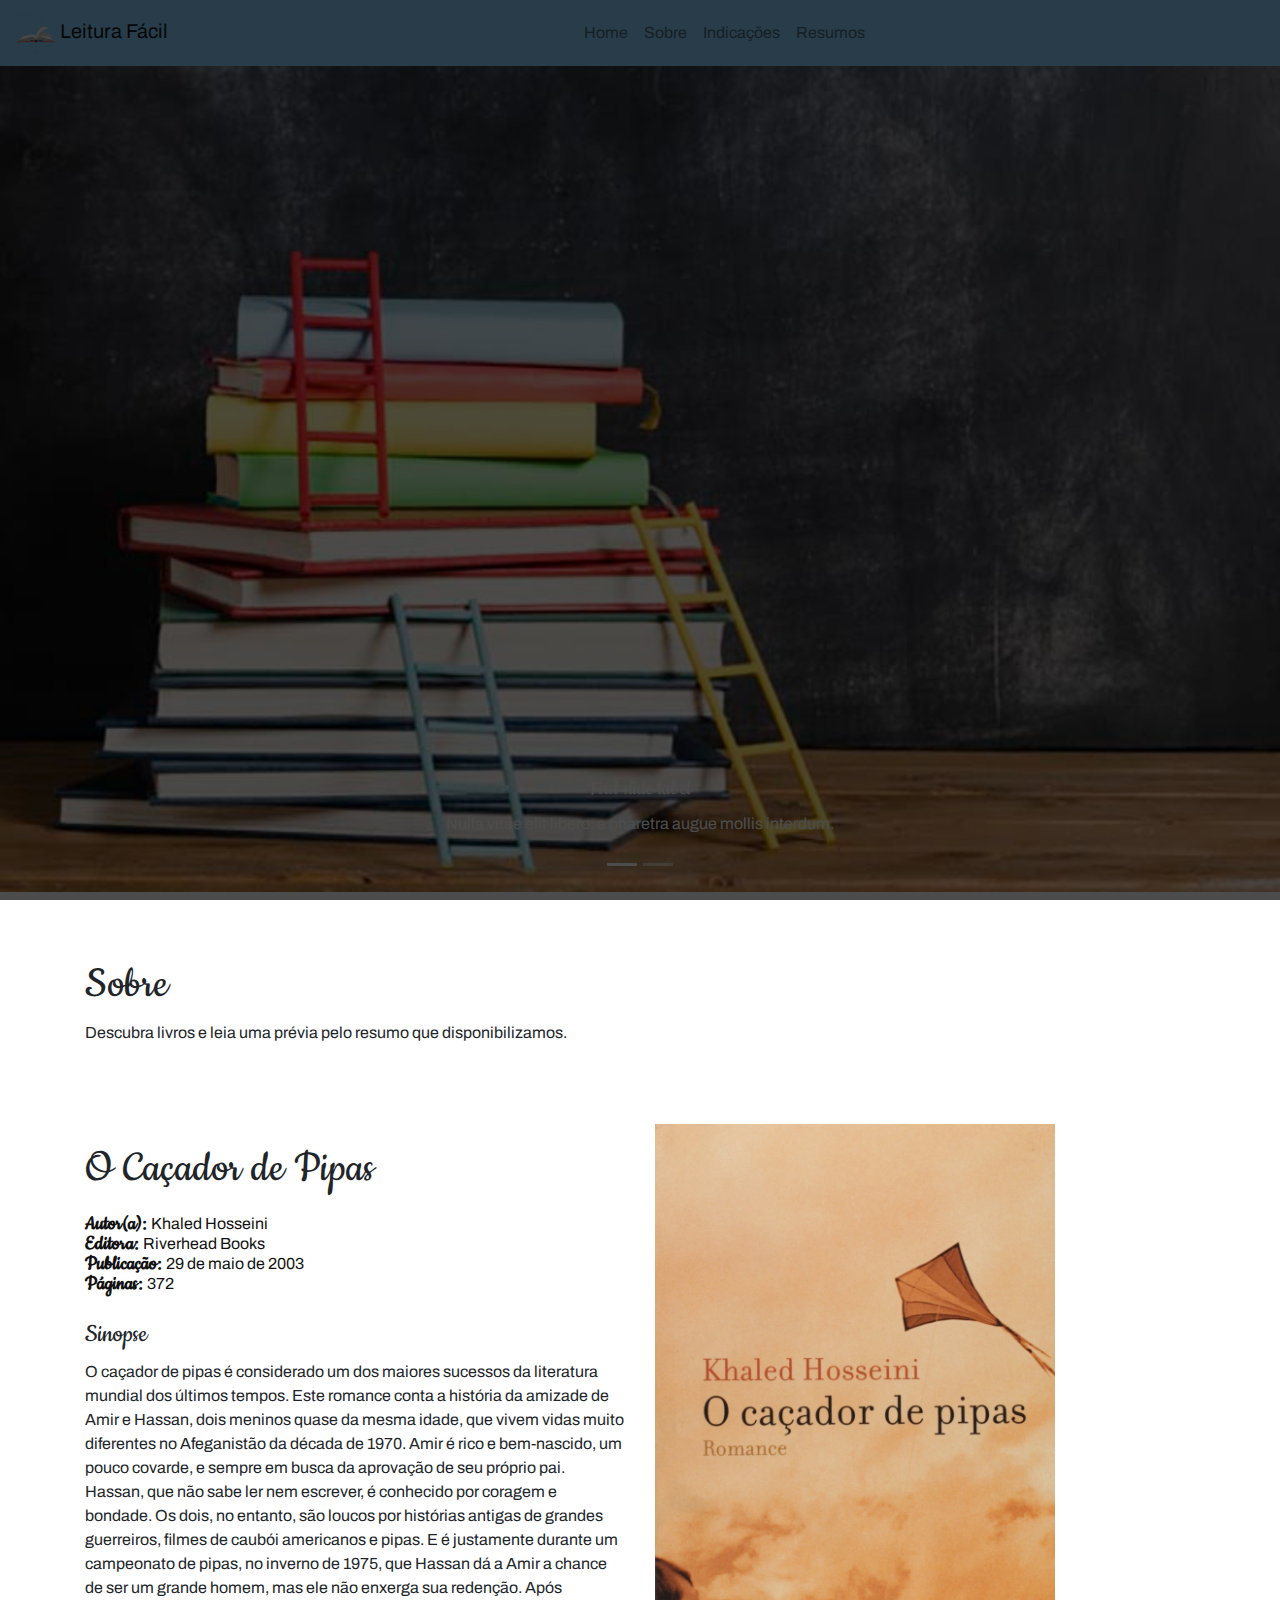
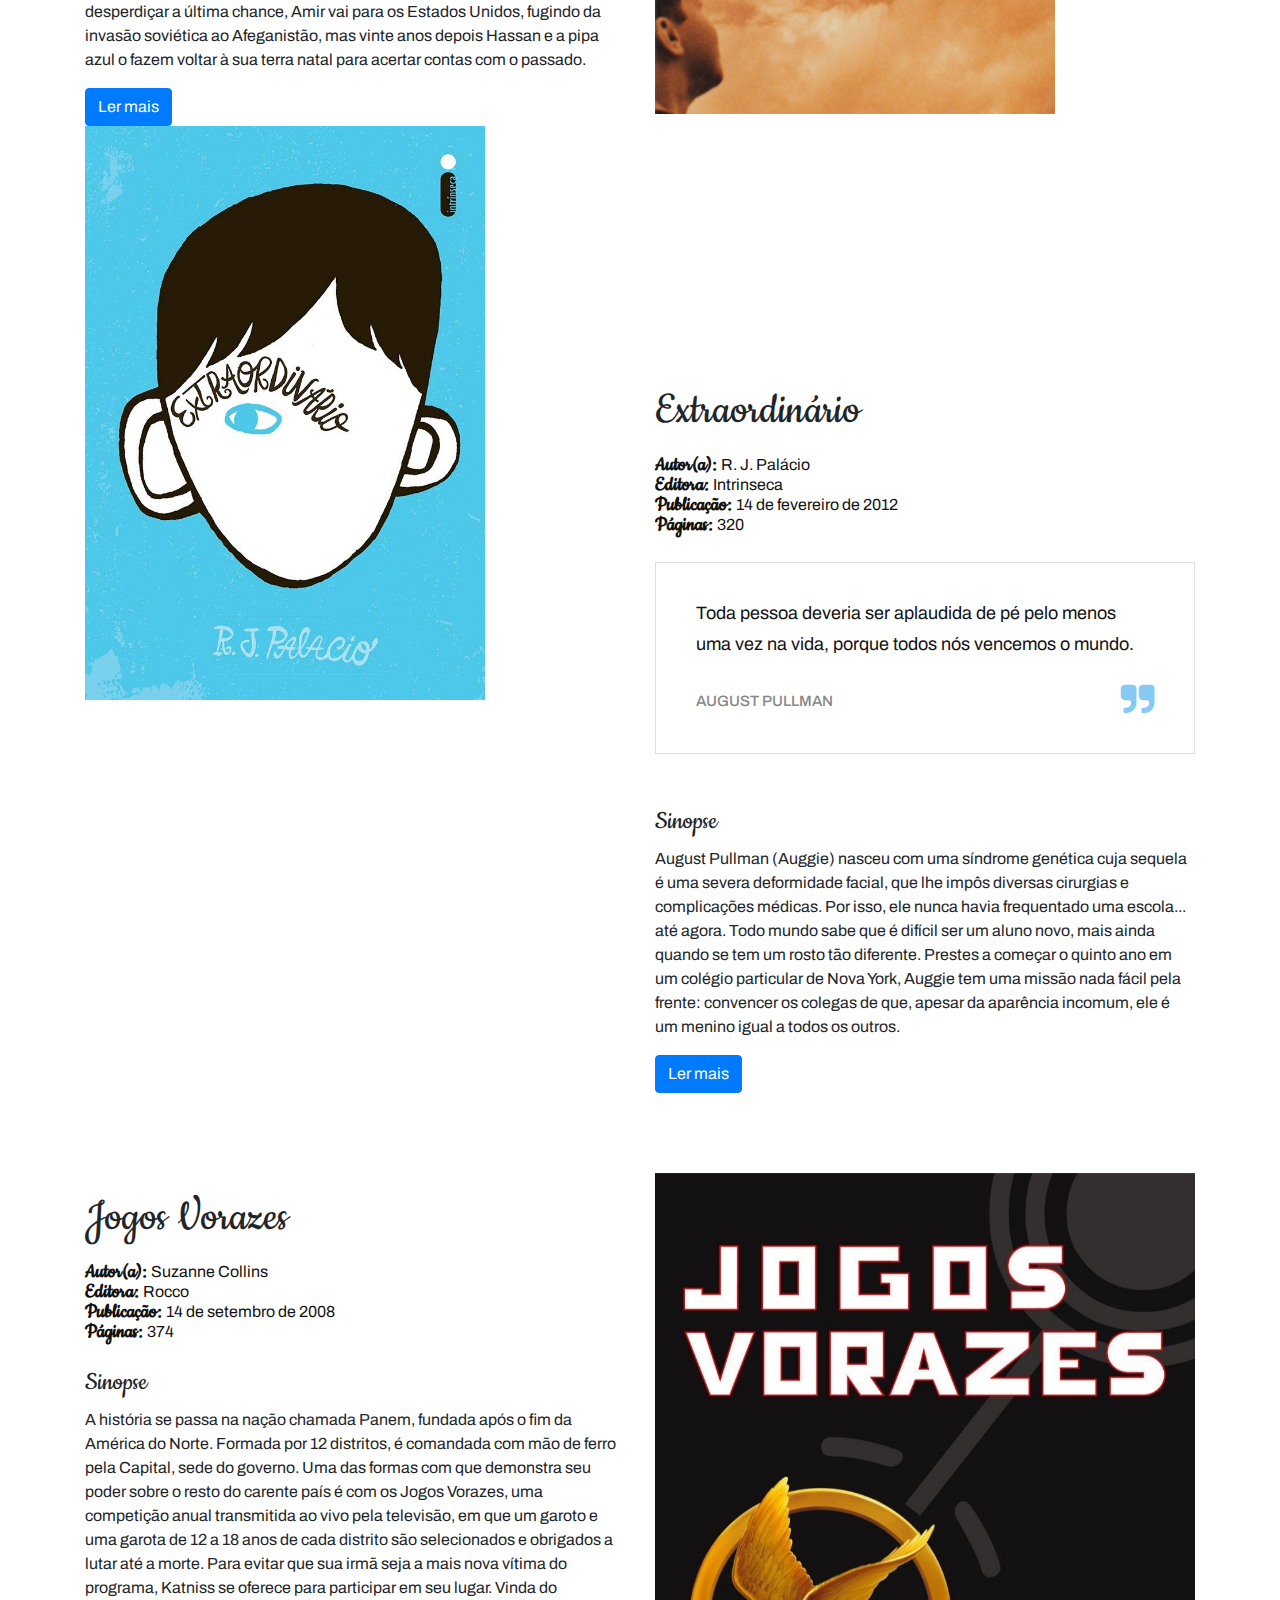
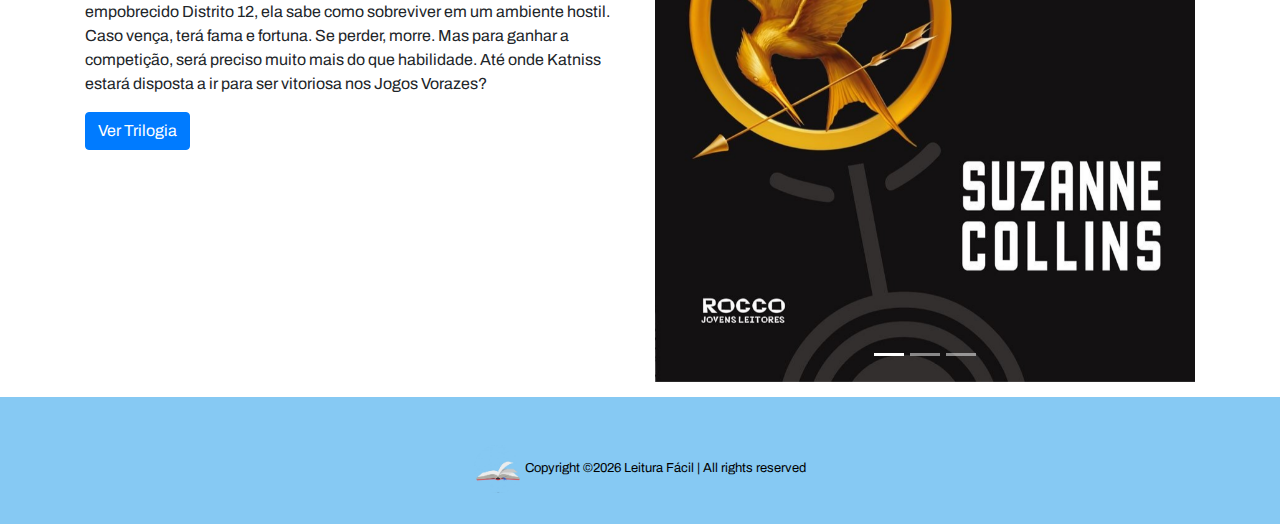
==== index.html @ 123d05e8 "carrossel" ====
<!DOCTYPE html>
<html lang="pt-br">
    <head>
        <title>Leitura Fácil</title>
        <meta charset="UTF-8">
        <meta name="viewport" content="width=device-width, initial-scale=1, shrink-to-fit=no">
        <meta name="description" content="">
        <meta name="keywords" content="">
        <meta http-equiv="X-UA-Compatible" content="ie=edge">

        <link rel="icon" type="image/png" sizes="16x16" href="assets/img/logo.jpg">
    
        <link rel="stylesheet" type="text/css" href="assets/css/bootstrap-grid.css">
        <link rel="stylesheet" type="text/css" href="assets/css/bootstrap-reboot.css">
        <link rel="stylesheet" type="text/css" href="assets/css/bootstrap.css">
        <link rel="stylesheet" type="text/css" href="assets/css/styles.css">

        <link rel="stylesheet" type="text/css" href="assets/fonts/font-awesome.min.css">

        <link href="https://fonts.googleapis.com/css2?family=Rajdhani:wght@400;500;600;700&display=swap" rel="stylesheet">
        <link href="https://fonts.googleapis.com/css2?family=Archivo:wght@400;700&family=Cookie&family=Roboto:wght@400;700&display=swap" rel="stylesheet">
    </head>
    <body>
        <div>
            <nav class="navbar fixed-top navbar-expand-lg navbar-light" style="background-color: #86c9f3;">
                <a class="navbar-brand" href="index.html"> <img src="assets/img/logo.jpg" width="40" height="40" alt="" loading="lazy"> Leitura Fácil</a>
                
                <button class="navbar-toggler" type="button" data-toggle="collapse" data-target="#navbarSupportedContent" aria-controls="navbarSupportedContent" aria-expanded="false" aria-label="Toggle navigation">
                    <span class="navbar-toggler-icon"></span>
                </button>
            
                <div class="collapse navbar-collapse justify-content-center" id="navbarSupportedContent">
                    <ul class="navbar-nav">
                        <li class="nav-item"> <a class="nav-link" href="index.html">Home </a> </li>
                        <li class="nav-item"> <a class="nav-link" href="#sobre">Sobre</a> </li>
                        <li class="nav-item"> <a class="nav-link" href="#">Indicações</a> </li>
                        <li class="nav-item"> <a class="nav-link " href="resumo.html">Resumos</a> </li>
                    </ul>
                </div>
            </nav>
        </div>

        <section>
            <div id="preloder">
                <div class="loader"></div>
            </div>

            <div class="desce">
                <div id="carouselExampleCaptions" class="carousel slide carousel-fade" data-ride="carousel">
                    <ol class="carousel-indicators">
                        <li data-target="#carouselExampleCaptions" data-slide-to="0" class="active"></li>
                        <li data-target="#carouselExampleCaptions" data-slide-to="1"></li>
                    </ol>
                    <div class="carousel-inner">
                        <div class="carousel-item active">
                            <img src="assets/img/hero.jpg" class="d-block w-100" alt="...">
                            <div class="carousel-caption d-none d-md-block">
                                <h5>First slide label</h5>
                                <p>Nulla vitae elit libero, a pharetra augue mollis interdum.</p>
                            </div>
                        </div>
                        <div class="carousel-item">
                            <img src="assets/img/hero2.jpg" class="d-block w-100" alt="...">
                            <div class="carousel-caption d-none d-md-block">
                                <h5>Second slide label</h5>
                                <p>Lorem ipsum dolor sit amet, consectetur adipiscing elit.</p>
                            </div>
                        </div>
                    </div>
                </div>
            </div>            
        </section>

        <section id="sobre">
            <div class="container">
                <h1>Sobre</h1>
                <p> Descubra livros e leia uma prévia pelo resumo que disponibilizamos.</p>
            </div>
        </section>

        <section class="session">
            <div class="container">
                <div class="row">
                    <div class="col-lg-6 order-lg-1">
                        <div class="">
                            <h1>O Caçador de Pipas</h1>                            
                            <div>
                                <div class="info_livro">
                                    <p><b>Autor(a): </b> Khaled Hosseini</p>
                                    <p><b>Editora: </b> Riverhead Books</p>
                                    <p><b>Publicação: </b> 29 de maio de 2003</p>
                                    <p><b>Páginas: </b> 372</p>
                                </div>                                

                                <h4>Sinopse</h4>
                                <p> O caçador de pipas é considerado um dos maiores sucessos da literatura mundial dos últimos tempos. Este romance conta a história da amizade de Amir e Hassan, dois meninos quase da mesma idade, que vivem vidas muito diferentes no Afeganistão da década de 1970. Amir é rico e bem-nascido, um pouco covarde, e sempre em busca da aprovação de seu próprio pai. Hassan, que não sabe ler nem escrever, é conhecido por coragem e bondade. Os dois, no entanto, são loucos por histórias antigas de grandes guerreiros, filmes de caubói americanos e pipas. E é justamente durante um campeonato de pipas, no inverno de 1975, que Hassan dá a Amir a chance de ser um grande homem, mas ele não enxerga sua redenção. Após desperdiçar a última chance, Amir vai para os Estados Unidos, fugindo da invasão soviética ao Afeganistão, mas vinte anos depois Hassan e a pipa azul o fazem voltar à sua terra natal para acertar contas com o passado. </p>
                            </div>
                            <a href="resumo.html#cacador" class="btn btn-primary">Ler mais</a>
                        </div>
                    </div>
                    <div class="col-lg-6 order-lg-2">
                        <div class="capa_livro">
                            <img src="assets/img/cacador_de_pipas.jpg" alt="Capa do livro O Caçador de Pipas">
                        </div>
                    </div>

                    <div class="col-lg-6 order-lg-4">
                        <div class="livro">
                            <h1>Extraordinário</h1>
                            <div>
                                <div class="info_livro">
                                    <p><b>Autor(a): </b> R. J. Palácio</p>
                                    <p><b>Editora: </b> Intrinseca</p>
                                    <p><b>Publicação: </b> 14 de fevereiro de 2012</p>
                                    <p><b>Páginas: </b> 320</p>
                                </div>                                 
                                <div class="citacao">
                                    <p>Toda pessoa deveria ser aplaudida de pé pelo menos uma vez na vida, porque todos nós vencemos o mundo.</p>
                                    <h6>August Pullman</h6>
                                    <i class="fa fa-quote-right"></i>
                                </div>
                                <h4>Sinopse</h4>
                                <p> August Pullman (Auggie) nasceu com uma síndrome genética cuja sequela é uma severa deformidade facial, que lhe impôs diversas cirurgias e complicações médicas. Por isso, ele nunca havia frequentado uma escola... até agora. Todo mundo sabe que é difícil ser um aluno novo, mais ainda quando se tem um rosto tão diferente. Prestes a começar o quinto ano em um colégio particular de Nova York, Auggie tem uma missão nada fácil pela frente: convencer os colegas de que, apesar da aparência incomum, ele é um menino igual a todos os outros.</p>
                            </div>
                            <a href="#" class="btn btn-primary">Ler mais</a>
                        </div>
                    </div>
                    <div class="col-lg-6 order-lg-3">
                        <div class="capa_livro">
                            <img src="assets/img/extraordinario.jpg" alt="Capa do livro Extraordinário">
                        </div>
                    </div>

                    <div class="col-lg-6 order-lg-5">
                        <div class="">
                            <h1>Jogos Vorazes</h1>
                            <div>
                                <div class="info_livro">
                                    <p><b>Autor(a): </b> Suzanne Collins</p>
                                    <p><b>Editora: </b> Rocco</p>
                                    <p><b>Publicação: </b> 14 de setembro de 2008</p>
                                    <p><b>Páginas: </b> 374</p>
                                </div> 
                                <h4>Sinopse</h4>
                                <p> A história se passa na nação chamada Panem, fundada após o fim da América do Norte. Formada por 12 distritos, é comandada com mão de ferro pela Capital, sede do governo. Uma das formas com que demonstra seu poder sobre o resto do carente país é com os Jogos Vorazes, uma competição anual transmitida ao vivo pela televisão, em que um garoto e uma garota de 12 a 18 anos de cada distrito são selecionados e obrigados a lutar até a morte. Para evitar que sua irmã seja a mais nova vítima do programa, Katniss se oferece para participar em seu lugar. Vinda do empobrecido Distrito 12, ela sabe como sobreviver em um ambiente hostil. Caso vença, terá fama e fortuna. Se perder, morre. Mas para ganhar a competição, será preciso muito mais do que habilidade. Até onde Katniss estará disposta a ir para ser vitoriosa nos Jogos Vorazes? </p>
                            </div>
                            <a href="#" class="btn btn-primary">Ver Trilogia</a>
                        </div>
                    </div>
                    <div class="col-lg-6 order-lg-6">
                        <div id="carouselExampleCaptions" class="carousel slide" data-ride="carousel">
                            <ol class="carousel-indicators">
                            <li data-target="#jogosVorazes" data-slide-to="0" class="active"></li>
                            <li data-target="#emChamas" data-slide-to="1"></li>
                            <li data-target="#aEsperanca" data-slide-to="2"></li>
                            </ol>
                            <div class="carousel-inner capa_livro">
                                <div class="carousel-item active">
                                    <img src="assets/img/jogos_v1.jpg" class="d-block w-100" alt="Capa do livro Jogos Vorazes">
                                </div>
                                <div class="carousel-item">
                                    <img src="assets/img/jogos_v2.jpg" class="d-block w-100" alt="Capa do livro Em Chamas">
                                </div>
                                <div class="carousel-item">
                                    <img src="assets/img/jogos_v3.jpg" class="d-block w-100" alt="Capa do livro A Esperança">
                                </div>
                            </div>
                        </div>
                    </div>
                </div>
            </div>
        </section>

        <footer>
            <div class="container">
                <div class="footer_text">
                    <p><img src="assets/img/logo.jpg" alt="Logo Leitura Fácil">  Copyright &copy;<script>document.write(new Date().getFullYear());</script> Leitura Fácil | All rights reserved </p>
                </div>
            </div>
        </footer>

        <script src="https://code.jquery.com/jquery-3.5.1.slim.min.js" integrity="sha384-DfXdz2htPH0lsSSs5nCTpuj/zy4C+OGpamoFVy38MVBnE+IbbVYUew+OrCXaRkfj" crossorigin="anonymous"></script>
        <script src="https://cdn.jsdelivr.net/npm/popper.js@1.16.1/dist/umd/popper.min.js" integrity="sha384-9/reFTGAW83EW2RDu2S0VKaIzap3H66lZH81PoYlFhbGU+6BZp6G7niu735Sk7lN" crossorigin="anonymous"></script>
        <script type="text/javascript" src="assets/js/bootstrap.bundle.js"></script>
        <script type="text/javascript" src="assets/js/bootstrap.js"></script>
        <script type="text/javascript" src="assets/js/main.js"></script>
    </body>
</html>
---- assets/css/styles.css ----
::-webkit-scrollbar { width:15px; height: 10px; }  
::-webkit-scrollbar-track { background:#e3f2fd; }   
::-webkit-scrollbar-thumb { background: #86c9f3; }
::-webkit-scrollbar-corner { background-color: #8ecff7; }

#preloder {
	position: fixed;
	width: 100%; height: 100%;
	top: 0; left: 0;
	z-index: 999999;
	background:rgba(0,0,0,0.7);
}
.loader {
	width: 40px; height: 40px;
	position: absolute;
	top: 50%; left: 50%;
	margin-top: -13px;
	margin-left: -13px;
	border-radius: 60px;
	animation: loader 0.8s linear infinite;
	-webkit-animation: loader 0.8s linear infinite;
}

@keyframes loader {
	0% {
		-webkit-transform: rotate(0deg);
		transform: rotate(0deg);
		border: 4px solid aliceblue;
		border-left-color: transparent;
	}
	50% {
		-webkit-transform: rotate(180deg);
		transform: rotate(180deg);
		border: 4px solid #61bbf3;
		border-left-color: transparent;
	}
	100% {
		-webkit-transform: rotate(360deg);
		transform: rotate(360deg);
		border: 4px solid aliceblue;
		border-left-color: transparent;
	}
}
@-webkit-keyframes loader {
	0% {
		-webkit-transform: rotate(0deg);
		border: 4px solid aliceblue;
		border-left-color: transparent;
	}
	50% {
		-webkit-transform: rotate(180deg);
		border: 4px solid #8ecff7;
		border-left-color: transparent;
	}
	100% {
		-webkit-transform: rotate(360deg);
		border: 4px solid aliceblue;
		border-left-color: transparent;
	}
}


.desce {
    margin-top: 3%;
}

.livro {
    padding-top: 15rem;
	padding-bottom: 5rem;
}

.info_livro {
    padding-top: 1rem;
	color: #111111;
	line-height: 4px;
}

.info_livro b {
    font-size: 1.4rem;
    font-family: 'Cookie', cursive;
}

.capa_livro img {
    width: 25rem;
    height: auto;
}

.autor_resumo {
	border-top: 1px solid #f2f2f2;
	padding-top: 15px;
	text-align: left;
}

.autor_resumo ul li {
	font-size: 13px;
	color: #888888;
	display: inline-block;
	list-style: none;
	margin-right: 20px;
	position: relative;
}

.autor_resumo ul li span {
	color: #111111;
}

.autor_resumo ul li:after {
	position: absolute;
	right: -14px;
	top: -2px;
	content: "|";
}

.autor_resumo ul li:last-child {
	margin-right: 0;
}

.autor_resumo ul li:last-child:after {
	display: none;
}

.citacao {
	border: 1px solid #e1e1e1;
	padding: 35px 40px;
	position: relative;
	margin: 35px 0;
}

.citacao p {
	font-size: 18px;
	color: #111111;
	line-height: 31px;
}

.citacao h6 {
    font-family: 'Archivo', 'Roboto', sans-serif;
	font-size: 15px;
	color: #888888;
	text-transform: uppercase;
}

.citacao i {
	font-size: 36px;
	color: #86c9f3;
	position: absolute;
	right: 40px;
	bottom: 35px;
}

.livros {
	padding-bottom: 90px;
}

.livros .section-title {
	margin-bottom: 70px;
}

.livros_item_pic {
	height: 180px;
	display: -webkit-box;
	display: -ms-flexbox;
	display: flex;
	-webkit-box-align: center;
	-ms-flex-align: center;
	align-items: center;
	-webkit-box-pack: center;
	-ms-flex-pack: center;
	justify-content: center;
}

.livros_item_pic img {
	height: 175px;
	width: auto;
}

.livros_item_pic .ler-btn {
	height: 40px;
	width: 40px;
	background: #5c00ce;
	border-radius: 50%;
	font-size: 16px;
	line-height: 40px;
	text-align: center;
	display: inline-block;
	color: #ffffff;
}

.livros_item_text {
	padding-top: 20px;
}

.livros_item_text h5 {
	color: #111111;
	line-height: 26px;
	margin-bottom: 5px;
}

.livros_item_text ul li {
	font-size: 13px;
	list-style: none;
	display: inline-block;
	margin-right: 18px;
	color: #5c00ce;
	position: relative;
}

.livros_item_text ul li:after {
	position: absolute;
	right: -12px;
	top: 2px;
	height: 17px;
	width: 1px;
	background: #888888;
	content: "";
}

.livros_item_text ul li:last-child {
	margin-right: 0;
	color: #888888;
}

.livros_item_text ul li:last-child:after {
	display: none;
}

.livros_slider .col-lg-3 {
	max-width: 100%;
}

.livros_slider.owl-carousel .owl-nav button {
	font-size: 18px;
	color: #888888;
	height: 50px;
	width: 25px;
	background: #ffffff;
	line-height: 50px;
	position: absolute;
	left: 15px;
	top: 22%;
}

.livros_slider.owl-carousel .owl-nav button.owl-next {
	left: auto;
	right: 15px;
}

.owl-carousel,.owl-carousel .owl-item{-webkit-tap-highlight-color:transparent;position:relative}.owl-carousel{display:none;width:100%;z-index:1}.owl-carousel .owl-stage{position:relative;-ms-touch-action:pan-Y;touch-action:manipulation;-moz-backface-visibility:hidden}.owl-carousel .owl-stage:after{content:".";display:block;clear:both;visibility:hidden;line-height:0;height:0}.owl-carousel .owl-stage-outer{position:relative;overflow:hidden;-webkit-transform:translate3d(0,0,0)}.owl-carousel .owl-item,.owl-carousel .owl-wrapper{-webkit-backface-visibility:hidden;-moz-backface-visibility:hidden;-ms-backface-visibility:hidden;-webkit-transform:translate3d(0,0,0);-moz-transform:translate3d(0,0,0);-ms-transform:translate3d(0,0,0)}.owl-carousel .owl-item{min-height:1px;float:left;-webkit-backface-visibility:hidden;-webkit-touch-callout:none}.owl-carousel .owl-item img{display:block;width:100%}.owl-carousel .owl-dots.disabled,.owl-carousel .owl-nav.disabled{display:none}.no-js .owl-carousel,.owl-carousel.owl-loaded{display:block}.owl-carousel .owl-dot,.owl-carousel .owl-nav .owl-next,.owl-carousel .owl-nav .owl-prev{cursor:pointer;-webkit-user-select:none;-khtml-user-select:none;-moz-user-select:none;-ms-user-select:none;user-select:none}.owl-carousel .owl-nav button.owl-next,.owl-carousel .owl-nav button.owl-prev,.owl-carousel button.owl-dot{background:0 0;color:inherit;border:none;padding:0!important;font:inherit}.owl-carousel.owl-loading{opacity:0;display:block}.owl-carousel.owl-hidden{opacity:0}.owl-carousel.owl-refresh .owl-item{visibility:hidden}.owl-carousel.owl-drag .owl-item{-ms-touch-action:pan-y;touch-action:pan-y;-webkit-user-select:none;-moz-user-select:none;-ms-user-select:none;user-select:none}.owl-carousel.owl-grab{cursor:move;cursor:grab}.owl-carousel.owl-rtl{direction:rtl}.owl-carousel.owl-rtl .owl-item{float:right}.owl-carousel .animated{animation-duration:1s;animation-fill-mode:both}.owl-carousel .owl-animated-in{z-index:0}.owl-carousel .owl-animated-out{z-index:1}.owl-carousel .fadeOut{animation-name:fadeOut}@keyframes fadeOut{0%{opacity:1}100%{opacity:0}}.owl-height{transition:height .5s ease-in-out}.owl-carousel .owl-item .owl-lazy{opacity:0;transition:opacity .4s ease}.owl-carousel .owl-item .owl-lazy:not([src]),.owl-carousel .owl-item .owl-lazy[src^=""]{max-height:0}.owl-carousel .owl-item img.owl-lazy{transform-style:preserve-3d}.owl-carousel .owl-video-wrapper{position:relative;height:100%;background:#000}.owl-carousel .owl-video-play-icon{position:absolute;height:80px;width:80px;left:50%;top:50%;margin-left:-40px;margin-top:-40px;background:url(owl.video.play.png) no-repeat;cursor:pointer;z-index:1;-webkit-backface-visibility:hidden;transition:transform .1s ease}.owl-carousel .owl-video-play-icon:hover{-ms-transform:scale(1.3,1.3);transform:scale(1.3,1.3)}.owl-carousel .owl-video-playing .owl-video-play-icon,.owl-carousel .owl-video-playing .owl-video-tn{display:none}.owl-carousel .owl-video-tn{opacity:0;height:100%;background-position:center center;background-repeat:no-repeat;background-size:contain;transition:opacity .4s ease}.owl-carousel .owl-video-frame{position:relative;z-index:1;height:100%;width:100%}

.resenha {
	text-indent: 3%;
}

footer {
    background-color: #86c9f3;
}

.footer_text {
	text-align: center;
    font-size: small;
    color: #000;
}

.footer_text img {
    border-radius: 50%;
	vertical-align: middle;
    width: 3rem;
    height: 3rem;
}
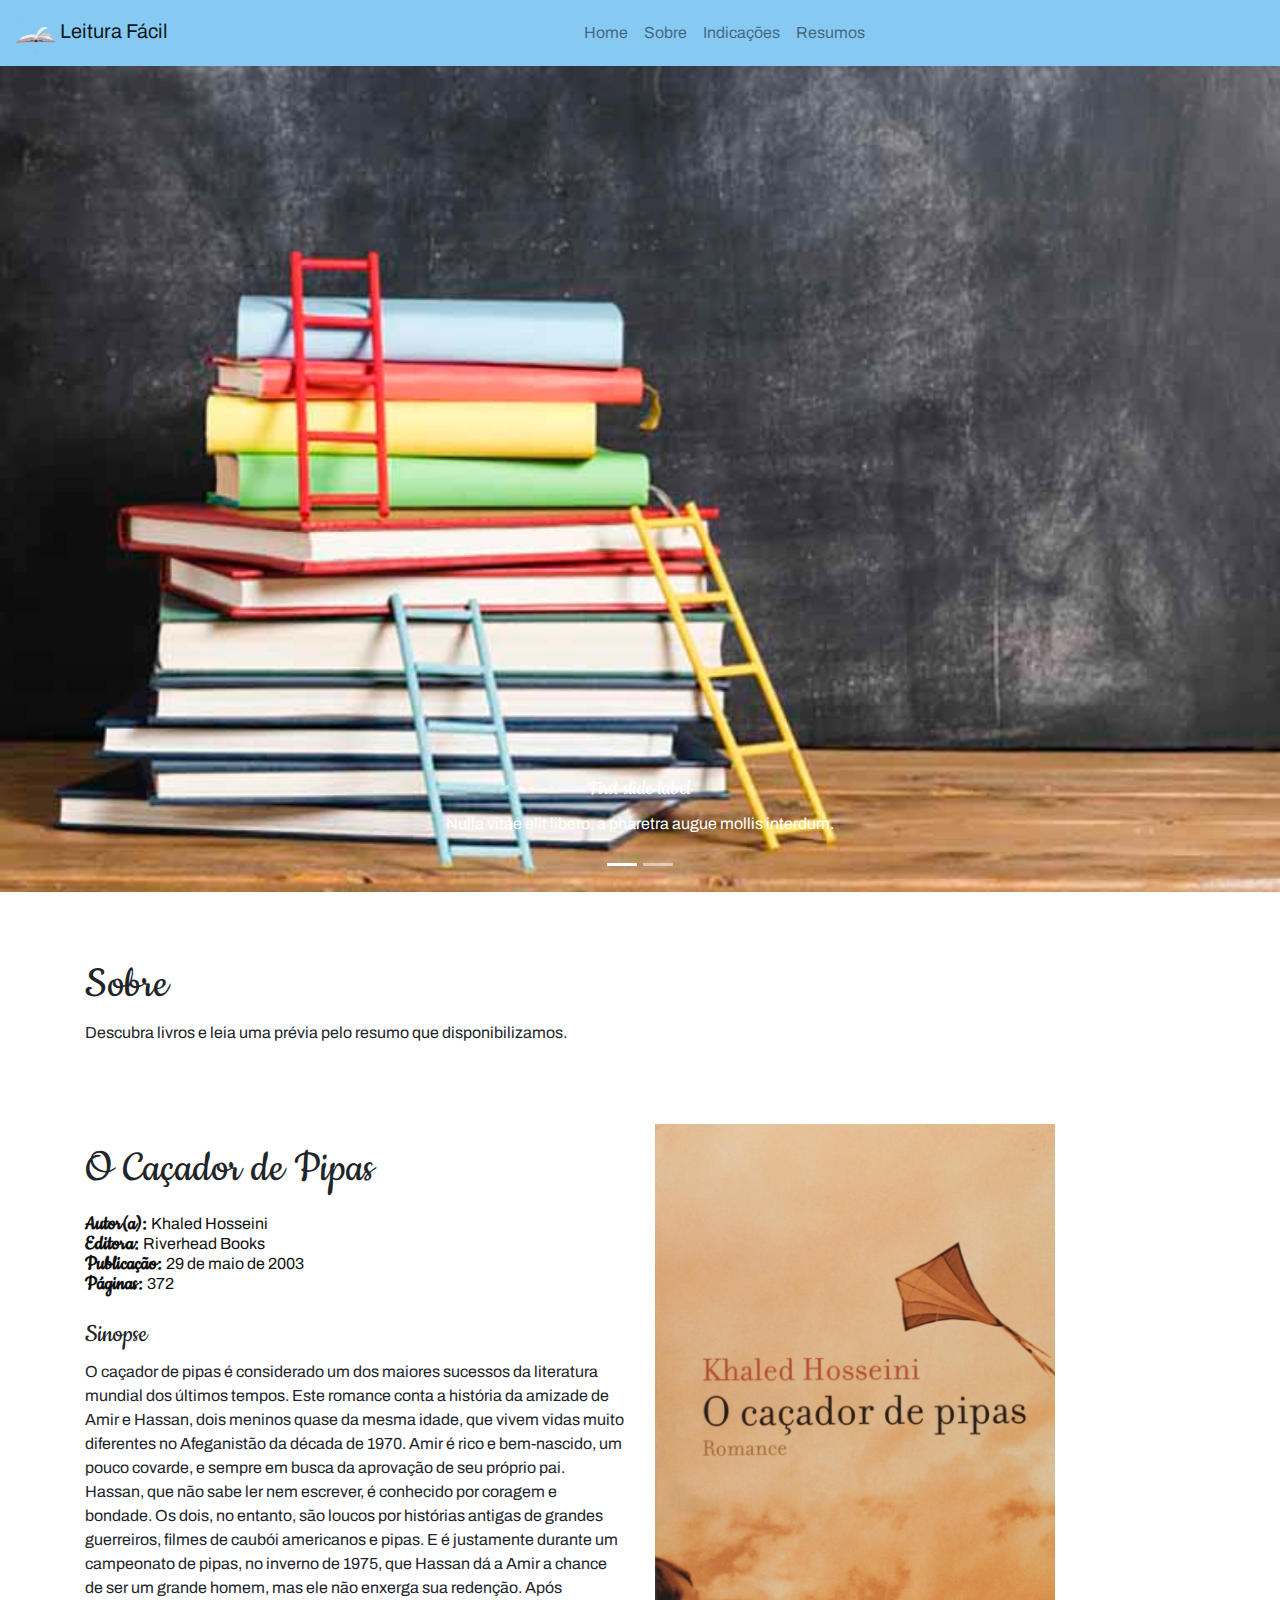
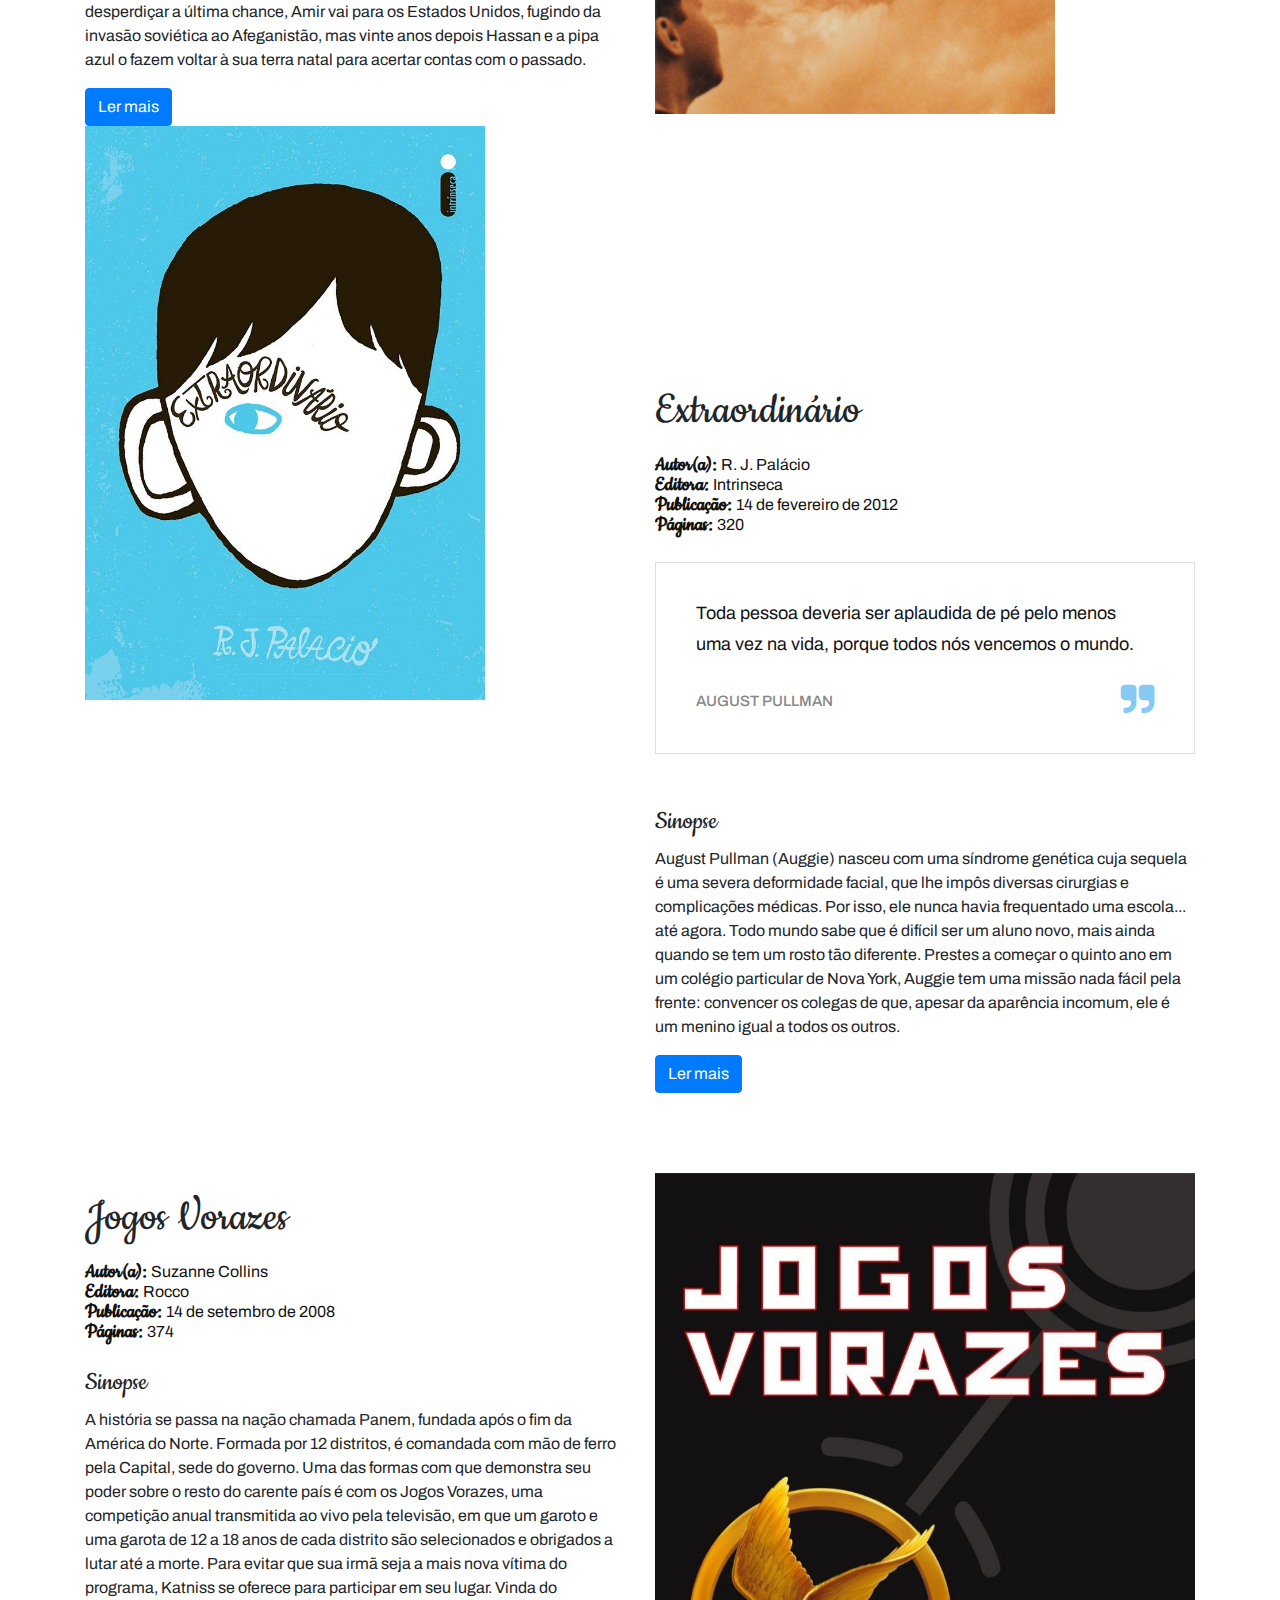
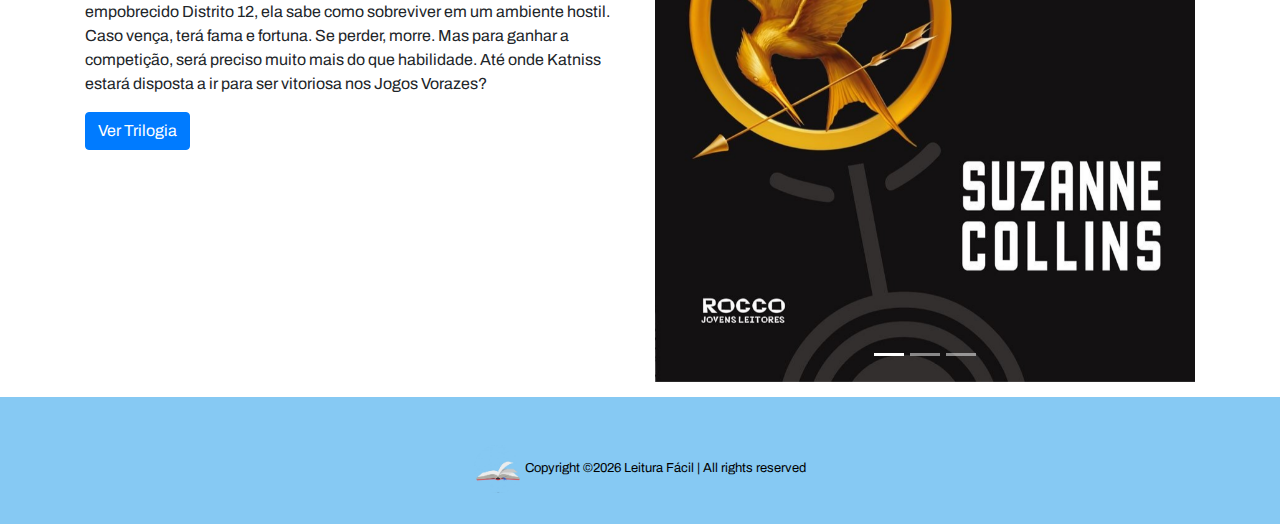
==== commit 9fc8a37d: "Exemplo" ====
--- a/index.html
+++ b/index.html
@@ -41,10 +41,7 @@
         </div>
 
         <section>
-            <div id="preloder">
-                <div class="loader"></div>
-            </div>
-
+            
             <div class="desce">
                 <div id="carouselExampleCaptions" class="carousel slide carousel-fade" data-ride="carousel">
                     <ol class="carousel-indicators">
--- a/assets/css/styles.css
+++ b/assets/css/styles.css
@@ -3,61 +3,7 @@
 ::-webkit-scrollbar-thumb { background: #86c9f3; }
 ::-webkit-scrollbar-corner { background-color: #8ecff7; }
 
-#preloder {
-	position: fixed;
-	width: 100%; height: 100%;
-	top: 0; left: 0;
-	z-index: 999999;
-	background:rgba(0,0,0,0.7);
-}
-.loader {
-	width: 40px; height: 40px;
-	position: absolute;
-	top: 50%; left: 50%;
-	margin-top: -13px;
-	margin-left: -13px;
-	border-radius: 60px;
-	animation: loader 0.8s linear infinite;
-	-webkit-animation: loader 0.8s linear infinite;
-}
-
-@keyframes loader {
-	0% {
-		-webkit-transform: rotate(0deg);
-		transform: rotate(0deg);
-		border: 4px solid aliceblue;
-		border-left-color: transparent;
-	}
-	50% {
-		-webkit-transform: rotate(180deg);
-		transform: rotate(180deg);
-		border: 4px solid #61bbf3;
-		border-left-color: transparent;
-	}
-	100% {
-		-webkit-transform: rotate(360deg);
-		transform: rotate(360deg);
-		border: 4px solid aliceblue;
-		border-left-color: transparent;
-	}
-}
-@-webkit-keyframes loader {
-	0% {
-		-webkit-transform: rotate(0deg);
-		border: 4px solid aliceblue;
-		border-left-color: transparent;
-	}
-	50% {
-		-webkit-transform: rotate(180deg);
-		border: 4px solid #8ecff7;
-		border-left-color: transparent;
-	}
-	100% {
-		-webkit-transform: rotate(360deg);
-		border: 4px solid aliceblue;
-		border-left-color: transparent;
-	}
-}
+
 
 
 .desce {
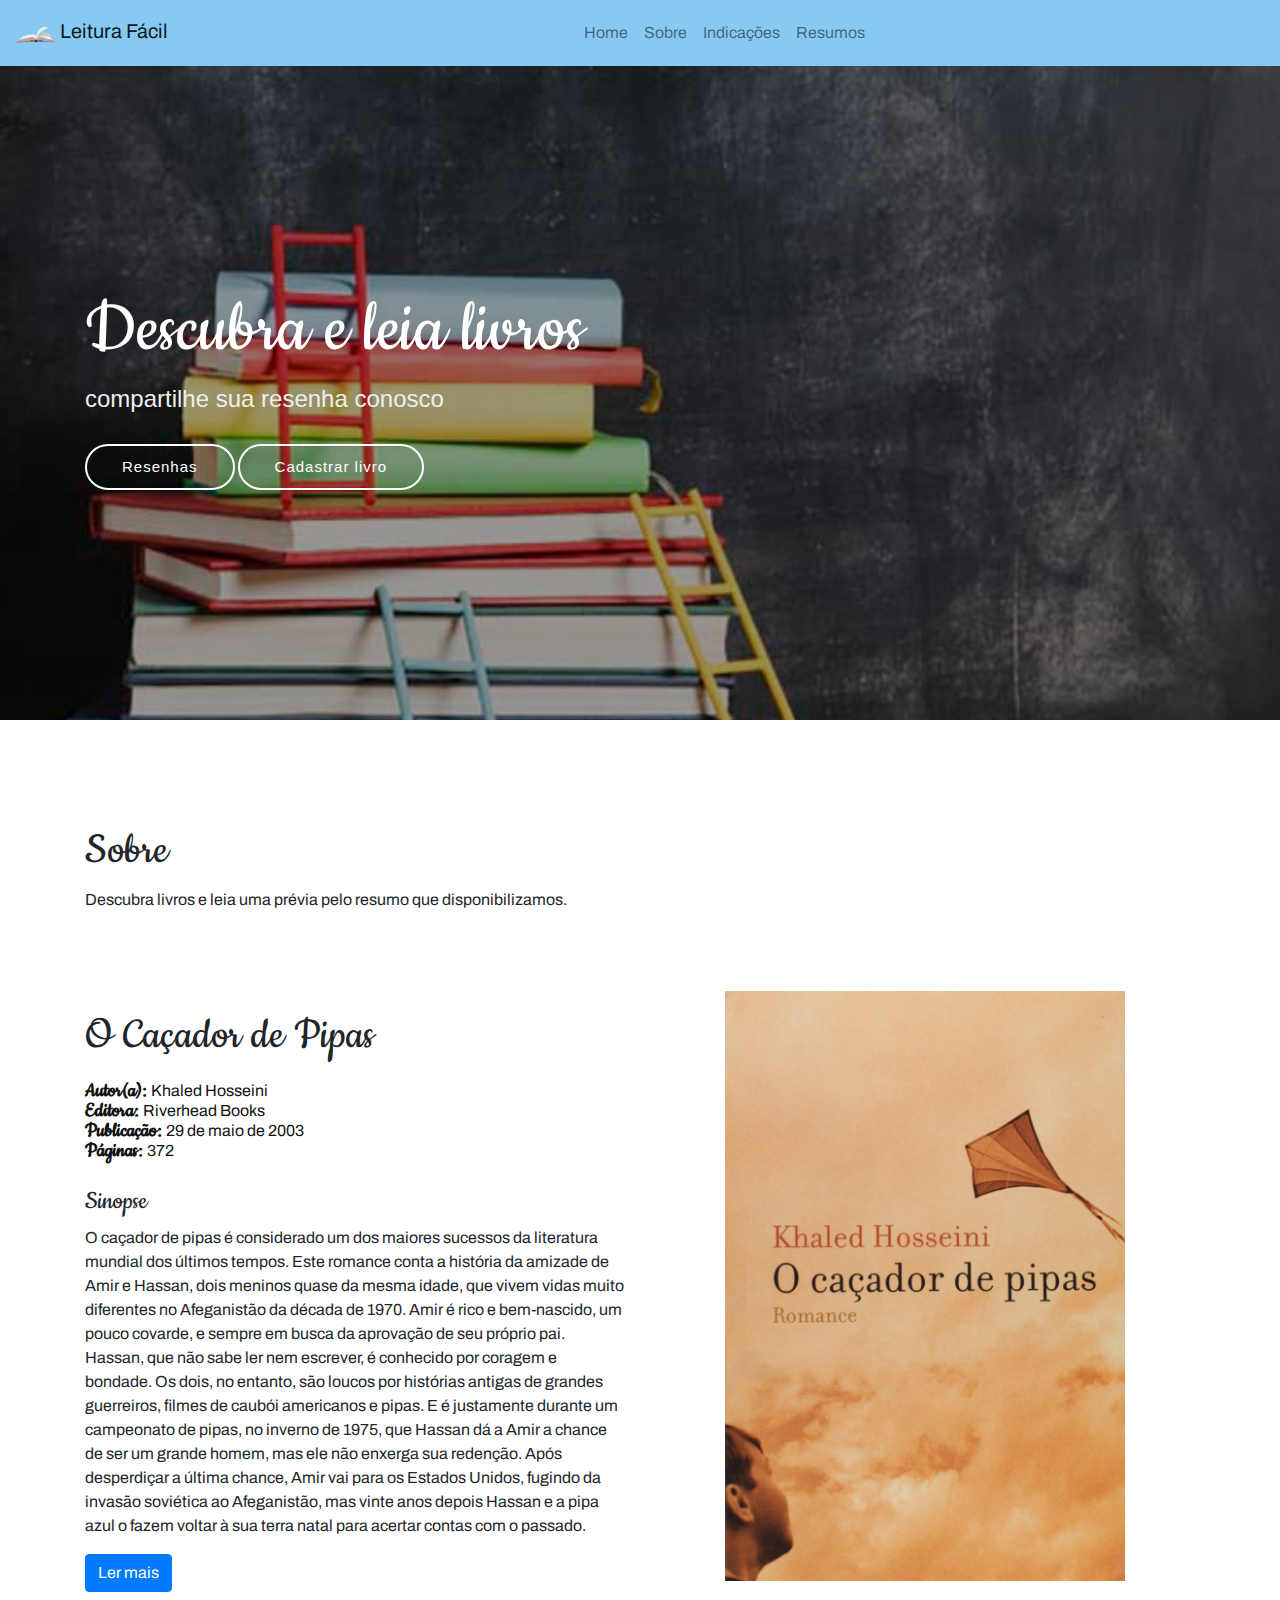
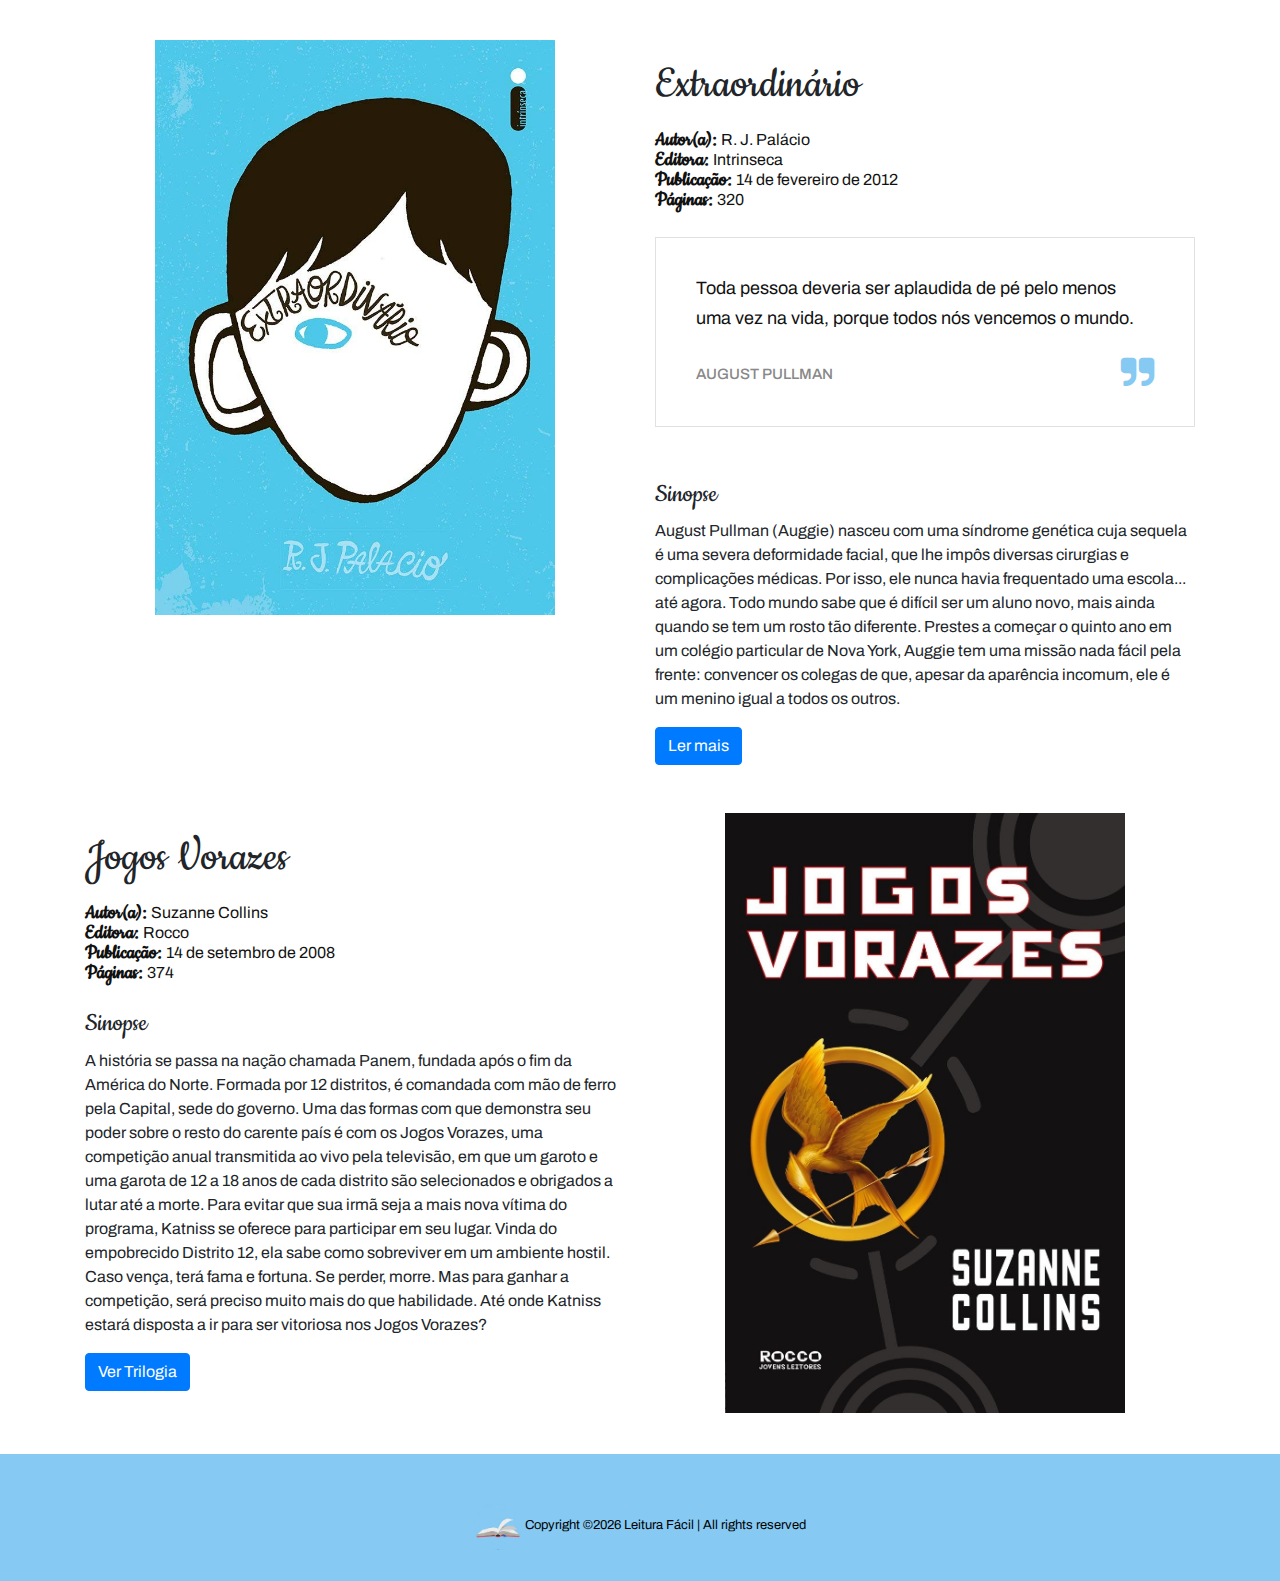
==== commit 9b29e34f: "Alinhamento" ====
--- a/index.html
+++ b/index.html
@@ -40,36 +40,17 @@
             </nav>
         </div>
 
-        <section>
-            
-            <div class="desce">
-                <div id="carouselExampleCaptions" class="carousel slide carousel-fade" data-ride="carousel">
-                    <ol class="carousel-indicators">
-                        <li data-target="#carouselExampleCaptions" data-slide-to="0" class="active"></li>
-                        <li data-target="#carouselExampleCaptions" data-slide-to="1"></li>
-                    </ol>
-                    <div class="carousel-inner">
-                        <div class="carousel-item active">
-                            <img src="assets/img/hero.jpg" class="d-block w-100" alt="...">
-                            <div class="carousel-caption d-none d-md-block">
-                                <h5>First slide label</h5>
-                                <p>Nulla vitae elit libero, a pharetra augue mollis interdum.</p>
-                            </div>
-                        </div>
-                        <div class="carousel-item">
-                            <img src="assets/img/hero2.jpg" class="d-block w-100" alt="...">
-                            <div class="carousel-caption d-none d-md-block">
-                                <h5>Second slide label</h5>
-                                <p>Lorem ipsum dolor sit amet, consectetur adipiscing elit.</p>
-                            </div>
-                        </div>
-                    </div>
-                </div>
-            </div>            
+        <section id="hero" class="d-flex justify-content-center align-items-center">
+            <div class="container position-relative" data-aos="zoom-in" data-aos-delay="100">
+              <h1>Descubra e leia livros</h1>
+              <h2>compartilhe sua resenha conosco</h2>
+              <a href="resumo.html" class="btn-get-started">Resenhas</a> 
+              <a href="#" class="btn-get-started">Cadastrar livro</a>
+            </div>
         </section>
 
         <section id="sobre">
-            <div class="container">
+            <div class="container desce">
                 <h1>Sobre</h1>
                 <p> Descubra livros e leia uma prévia pelo resumo que disponibilizamos.</p>
             </div>
@@ -79,7 +60,7 @@
             <div class="container">
                 <div class="row">
                     <div class="col-lg-6 order-lg-1">
-                        <div class="">
+                        <div class="demo">
                             <h1>O Caçador de Pipas</h1>                            
                             <div>
                                 <div class="info_livro">
@@ -96,13 +77,13 @@
                         </div>
                     </div>
                     <div class="col-lg-6 order-lg-2">
-                        <div class="capa_livro">
+                        <div class="capa_livro" align="center">
                             <img src="assets/img/cacador_de_pipas.jpg" alt="Capa do livro O Caçador de Pipas">
                         </div>
                     </div>
 
                     <div class="col-lg-6 order-lg-4">
-                        <div class="livro">
+                        <div class="demo">
                             <h1>Extraordinário</h1>
                             <div>
                                 <div class="info_livro">
@@ -123,13 +104,13 @@
                         </div>
                     </div>
                     <div class="col-lg-6 order-lg-3">
-                        <div class="capa_livro">
+                        <div class="capa_livro" align="center">
                             <img src="assets/img/extraordinario.jpg" alt="Capa do livro Extraordinário">
                         </div>
                     </div>
 
                     <div class="col-lg-6 order-lg-5">
-                        <div class="">
+                        <div class="demo">
                             <h1>Jogos Vorazes</h1>
                             <div>
                                 <div class="info_livro">
@@ -145,23 +126,8 @@
                         </div>
                     </div>
                     <div class="col-lg-6 order-lg-6">
-                        <div id="carouselExampleCaptions" class="carousel slide" data-ride="carousel">
-                            <ol class="carousel-indicators">
-                            <li data-target="#jogosVorazes" data-slide-to="0" class="active"></li>
-                            <li data-target="#emChamas" data-slide-to="1"></li>
-                            <li data-target="#aEsperanca" data-slide-to="2"></li>
-                            </ol>
-                            <div class="carousel-inner capa_livro">
-                                <div class="carousel-item active">
-                                    <img src="assets/img/jogos_v1.jpg" class="d-block w-100" alt="Capa do livro Jogos Vorazes">
-                                </div>
-                                <div class="carousel-item">
-                                    <img src="assets/img/jogos_v2.jpg" class="d-block w-100" alt="Capa do livro Em Chamas">
-                                </div>
-                                <div class="carousel-item">
-                                    <img src="assets/img/jogos_v3.jpg" class="d-block w-100" alt="Capa do livro A Esperança">
-                                </div>
-                            </div>
+                        <div class="capa_livro"  align="center">
+                            <img src="assets/img/jogos_v1.jpg" alt="Capa do livro Jogos Vorazes">
                         </div>
                     </div>
                 </div>
--- a/assets/css/styles.css
+++ b/assets/css/styles.css
@@ -4,16 +4,72 @@
 ::-webkit-scrollbar-corner { background-color: #8ecff7; }
 
 
-
+a {
+	text-decoration: none;
+}
 
 .desce {
     margin-top: 3%;
 }
 
-.livro {
-    padding-top: 15rem;
-	padding-bottom: 5rem;
-}
+.demo {
+	padding-bottom: 3rem;
+}
+
+#hero {
+	width: 100%;
+	height: 80vh;
+	background: url("../img/hero.jpg") top center;
+	background-size: cover;
+	position: relative;
+  }
+  
+  #hero:before {
+	content: "";
+	background: rgba(0, 0, 0, 0.4);
+	position: absolute;
+	bottom: 0;
+	top: 0;
+	left: 0;
+	right: 0;
+  }
+  
+  #hero .container {
+	padding-top: 72px;
+  }
+
+  #hero h1 {
+	margin: 0;
+	font-size: 5rem;
+	line-height: 56px;
+	color: #fff;
+  }
+  
+  #hero h2 {
+	color: #eee;
+	margin: 10px 0 0 0;
+	font-size: 24px;
+	font-family: "Poppins", sans-serif;
+  }
+  
+  #hero .btn-get-started {
+	font-family: "Raleway", sans-serif;
+	font-weight: 500;
+	font-size: 15px;
+	letter-spacing: 1px;
+	display: inline-block;
+	padding: 10px 35px;
+	border-radius: 50px;
+	transition: 0.5s;
+	margin-top: 30px;
+	border: 2px solid #fff;
+	color: #fff;
+  }
+  
+  #hero .btn-get-started:hover {
+	background: #86c9f3;
+	border: 2px solid  #86c9f3;
+  }
 
 .info_livro {
     padding-top: 1rem;
@@ -75,7 +131,7 @@
 .citacao p {
 	font-size: 18px;
 	color: #111111;
-	line-height: 31px;
+	line-height: 30px;
 }
 
 .citacao h6 {
@@ -194,6 +250,8 @@
 
 .resenha {
 	text-indent: 3%;
+	font-size: 16px;
+	line-height: 31px;
 }
 
 footer {
@@ -211,4 +269,28 @@
 	vertical-align: middle;
     width: 3rem;
     height: 3rem;
+}
+
+@media (max-width: 992px) {
+	#hero .container {
+	  padding-top: 62px;
+	}
+}
+@media (min-width: 1024px) {
+	#hero {
+	  background-attachment: fixed;
+	}
+}
+@media (max-width: 768px) {
+	#hero {
+	  height: 100vh;
+	}
+	#hero h1 {
+	  font-size: 28px;
+	  line-height: 36px;
+	}
+	#hero h2 {
+	  font-size: 18px;
+	  line-height: 24px;
+	}
 }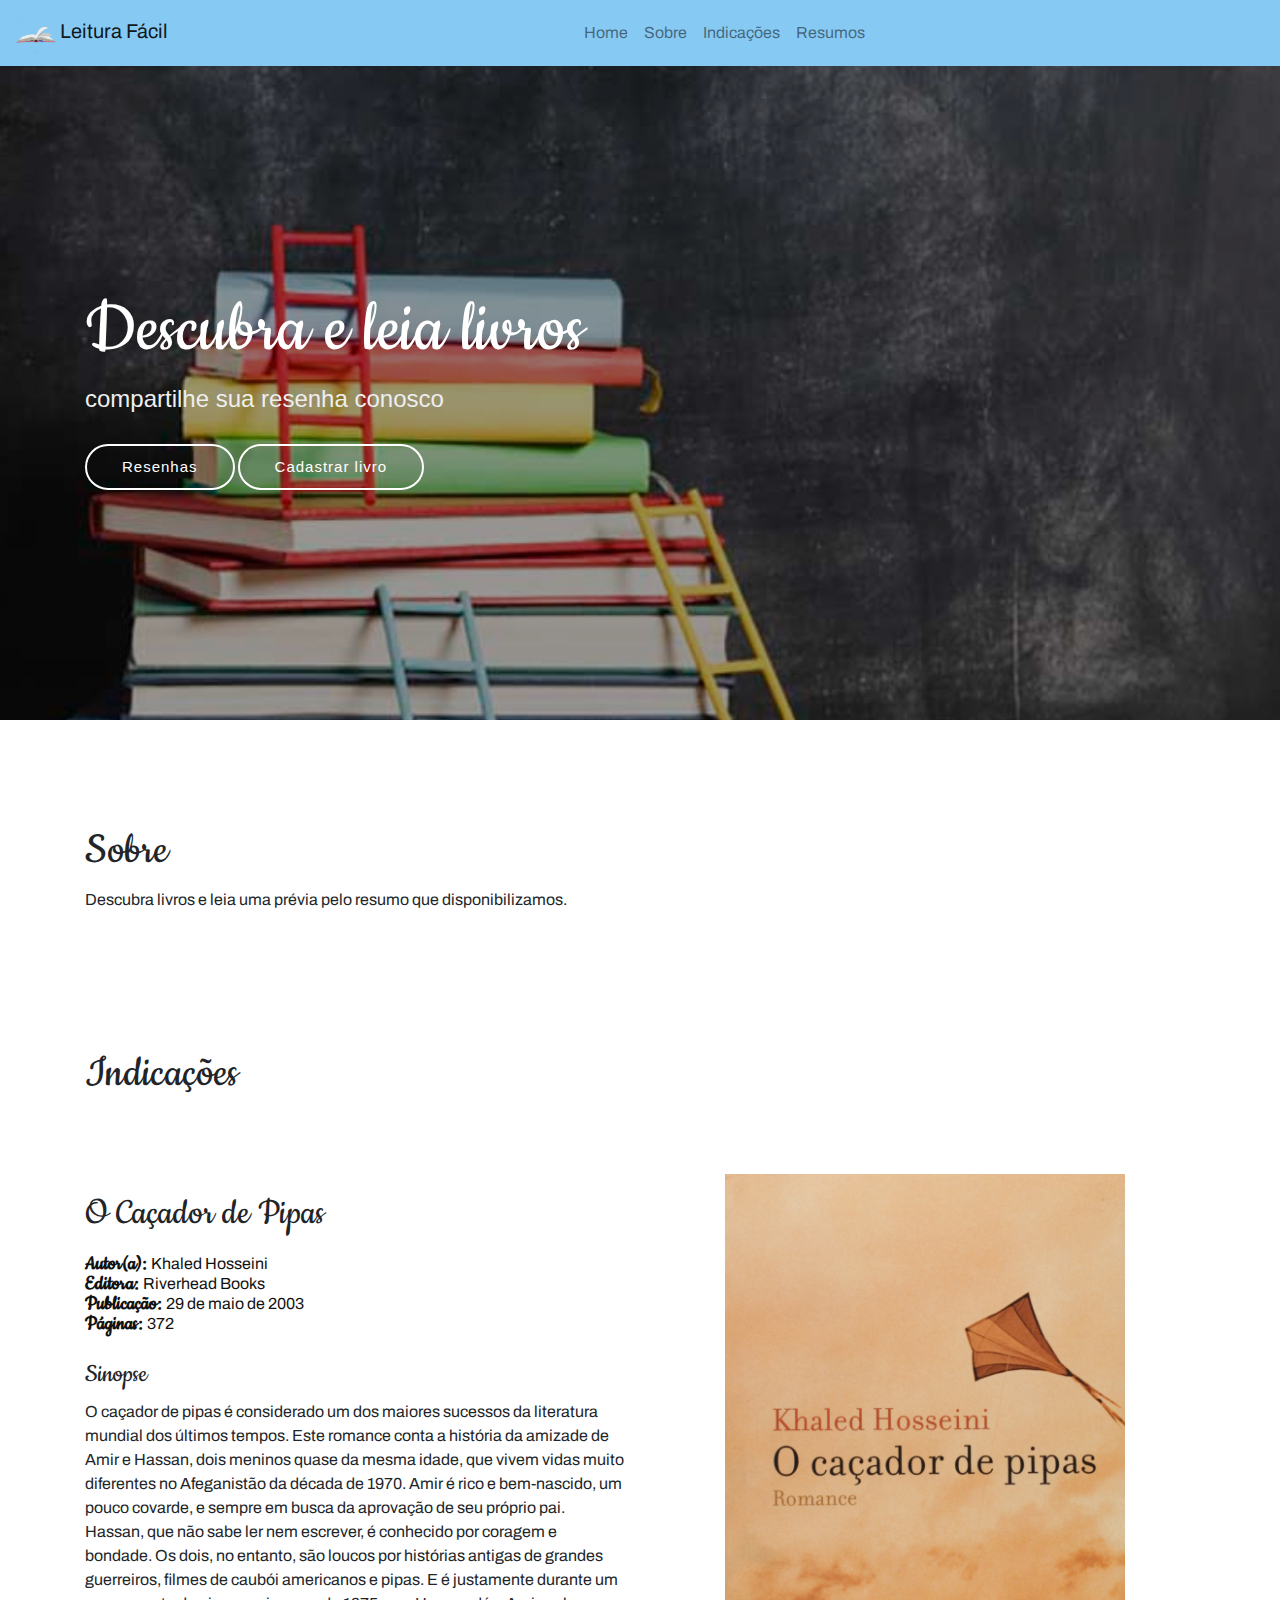
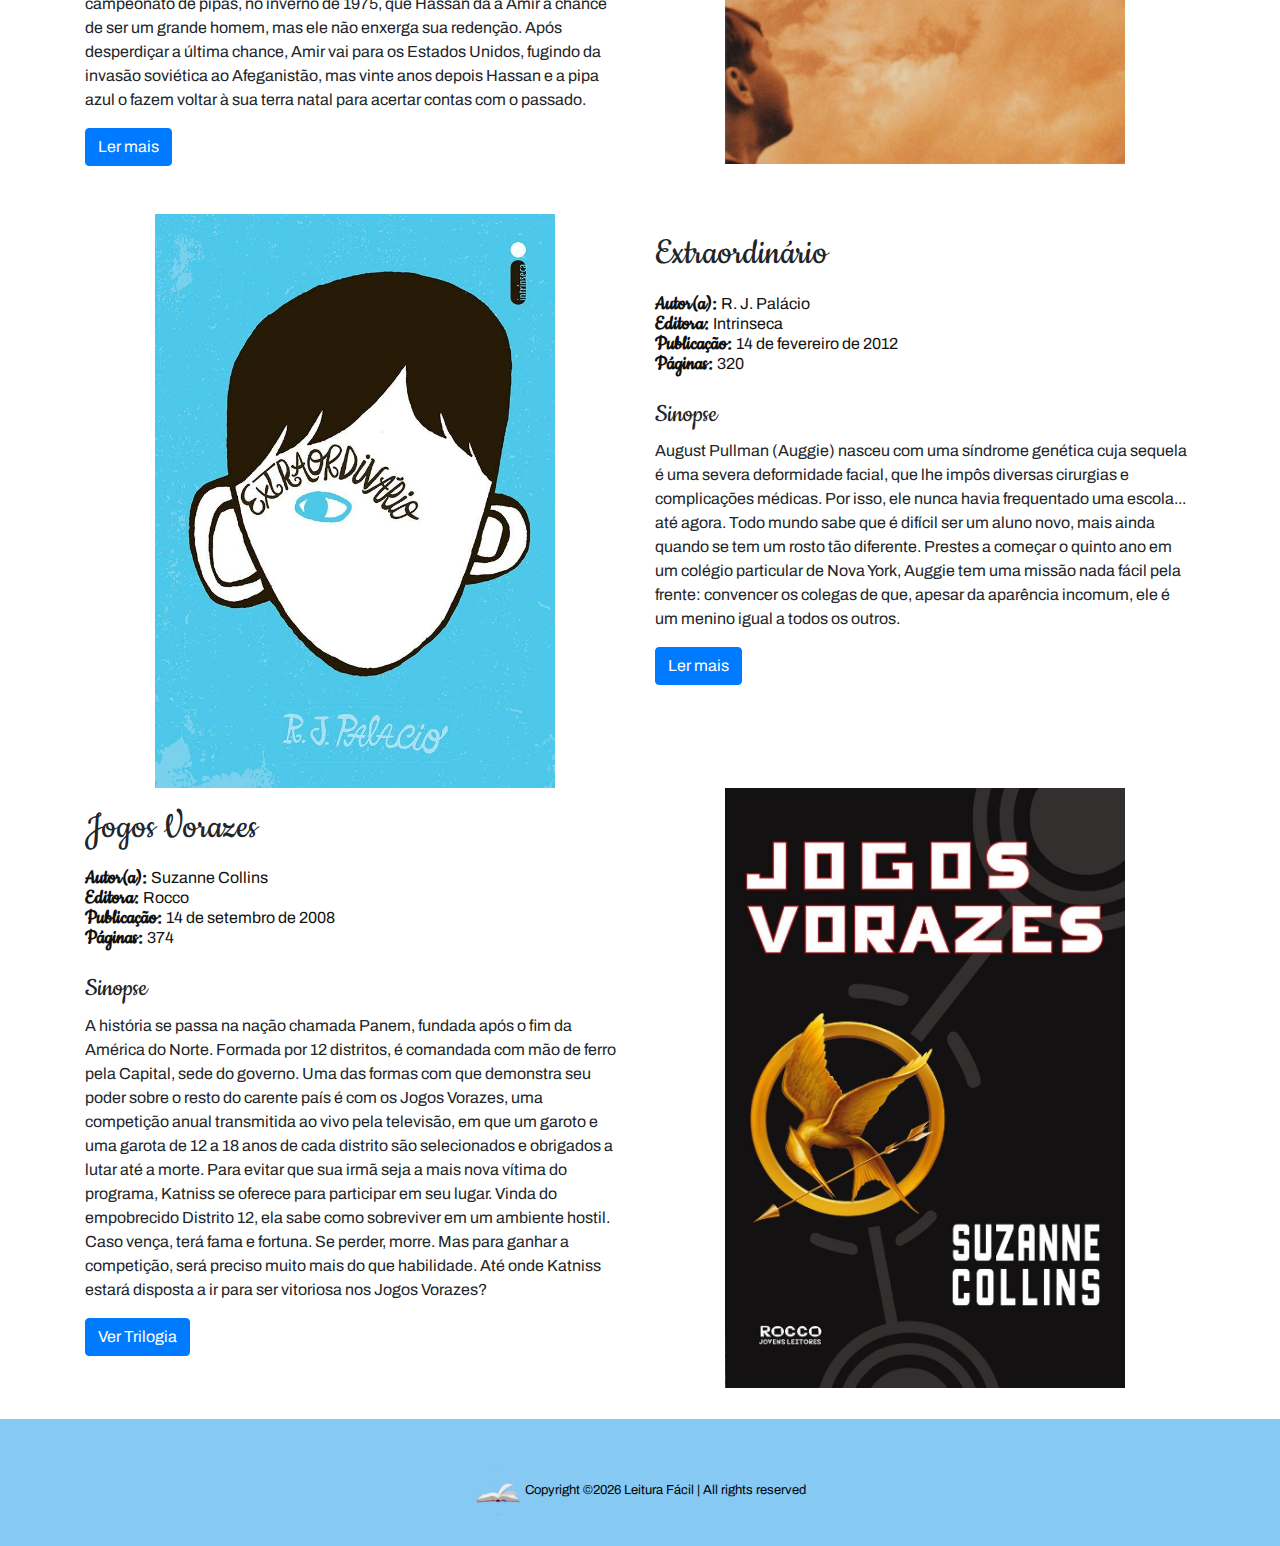
==== commit 248ca628: "Textos" ====
--- a/index.html
+++ b/index.html
@@ -33,7 +33,7 @@
                     <ul class="navbar-nav">
                         <li class="nav-item"> <a class="nav-link" href="index.html">Home </a> </li>
                         <li class="nav-item"> <a class="nav-link" href="#sobre">Sobre</a> </li>
-                        <li class="nav-item"> <a class="nav-link" href="#">Indicações</a> </li>
+                        <li class="nav-item"> <a class="nav-link" href="#indica">Indicações</a> </li>
                         <li class="nav-item"> <a class="nav-link " href="resumo.html">Resumos</a> </li>
                     </ul>
                 </div>
@@ -56,12 +56,18 @@
             </div>
         </section>
 
+        <section id="indica">
+            <div class="container desce">
+                <h1>Indicações</h1>
+            </div>
+        </section>
+
         <section class="session">
             <div class="container">
                 <div class="row">
                     <div class="col-lg-6 order-lg-1">
                         <div class="demo">
-                            <h1>O Caçador de Pipas</h1>                            
+                            <h2>O Caçador de Pipas</h2>                            
                             <div>
                                 <div class="info_livro">
                                     <p><b>Autor(a): </b> Khaled Hosseini</p>
@@ -84,7 +90,7 @@
 
                     <div class="col-lg-6 order-lg-4">
                         <div class="demo">
-                            <h1>Extraordinário</h1>
+                            <h2>Extraordinário</h2>
                             <div>
                                 <div class="info_livro">
                                     <p><b>Autor(a): </b> R. J. Palácio</p>
@@ -92,11 +98,6 @@
                                     <p><b>Publicação: </b> 14 de fevereiro de 2012</p>
                                     <p><b>Páginas: </b> 320</p>
                                 </div>                                 
-                                <div class="citacao">
-                                    <p>Toda pessoa deveria ser aplaudida de pé pelo menos uma vez na vida, porque todos nós vencemos o mundo.</p>
-                                    <h6>August Pullman</h6>
-                                    <i class="fa fa-quote-right"></i>
-                                </div>
                                 <h4>Sinopse</h4>
                                 <p> August Pullman (Auggie) nasceu com uma síndrome genética cuja sequela é uma severa deformidade facial, que lhe impôs diversas cirurgias e complicações médicas. Por isso, ele nunca havia frequentado uma escola... até agora. Todo mundo sabe que é difícil ser um aluno novo, mais ainda quando se tem um rosto tão diferente. Prestes a começar o quinto ano em um colégio particular de Nova York, Auggie tem uma missão nada fácil pela frente: convencer os colegas de que, apesar da aparência incomum, ele é um menino igual a todos os outros.</p>
                             </div>
@@ -111,7 +112,7 @@
 
                     <div class="col-lg-6 order-lg-5">
                         <div class="demo">
-                            <h1>Jogos Vorazes</h1>
+                            <h2>Jogos Vorazes</h2>
                             <div>
                                 <div class="info_livro">
                                     <p><b>Autor(a): </b> Suzanne Collins</p>
@@ -134,7 +135,7 @@
             </div>
         </section>
 
-        <footer>
+        <footer class="footer navbar-fixed-bottom">
             <div class="container">
                 <div class="footer_text">
                     <p><img src="assets/img/logo.jpg" alt="Logo Leitura Fácil">  Copyright &copy;<script>document.write(new Date().getFullYear());</script> Leitura Fácil | All rights reserved </p>
--- a/assets/css/styles.css
+++ b/assets/css/styles.css
@@ -178,7 +178,7 @@
 .livros_item_pic .ler-btn {
 	height: 40px;
 	width: 40px;
-	background: #5c00ce;
+	background: #3150d8;
 	border-radius: 50%;
 	font-size: 16px;
 	line-height: 40px;
@@ -202,7 +202,7 @@
 	list-style: none;
 	display: inline-block;
 	margin-right: 18px;
-	color: #5c00ce;
+	color: #3150d8;
 	position: relative;
 }
 
@@ -246,7 +246,10 @@
 	right: 15px;
 }
 
-.owl-carousel,.owl-carousel .owl-item{-webkit-tap-highlight-color:transparent;position:relative}.owl-carousel{display:none;width:100%;z-index:1}.owl-carousel .owl-stage{position:relative;-ms-touch-action:pan-Y;touch-action:manipulation;-moz-backface-visibility:hidden}.owl-carousel .owl-stage:after{content:".";display:block;clear:both;visibility:hidden;line-height:0;height:0}.owl-carousel .owl-stage-outer{position:relative;overflow:hidden;-webkit-transform:translate3d(0,0,0)}.owl-carousel .owl-item,.owl-carousel .owl-wrapper{-webkit-backface-visibility:hidden;-moz-backface-visibility:hidden;-ms-backface-visibility:hidden;-webkit-transform:translate3d(0,0,0);-moz-transform:translate3d(0,0,0);-ms-transform:translate3d(0,0,0)}.owl-carousel .owl-item{min-height:1px;float:left;-webkit-backface-visibility:hidden;-webkit-touch-callout:none}.owl-carousel .owl-item img{display:block;width:100%}.owl-carousel .owl-dots.disabled,.owl-carousel .owl-nav.disabled{display:none}.no-js .owl-carousel,.owl-carousel.owl-loaded{display:block}.owl-carousel .owl-dot,.owl-carousel .owl-nav .owl-next,.owl-carousel .owl-nav .owl-prev{cursor:pointer;-webkit-user-select:none;-khtml-user-select:none;-moz-user-select:none;-ms-user-select:none;user-select:none}.owl-carousel .owl-nav button.owl-next,.owl-carousel .owl-nav button.owl-prev,.owl-carousel button.owl-dot{background:0 0;color:inherit;border:none;padding:0!important;font:inherit}.owl-carousel.owl-loading{opacity:0;display:block}.owl-carousel.owl-hidden{opacity:0}.owl-carousel.owl-refresh .owl-item{visibility:hidden}.owl-carousel.owl-drag .owl-item{-ms-touch-action:pan-y;touch-action:pan-y;-webkit-user-select:none;-moz-user-select:none;-ms-user-select:none;user-select:none}.owl-carousel.owl-grab{cursor:move;cursor:grab}.owl-carousel.owl-rtl{direction:rtl}.owl-carousel.owl-rtl .owl-item{float:right}.owl-carousel .animated{animation-duration:1s;animation-fill-mode:both}.owl-carousel .owl-animated-in{z-index:0}.owl-carousel .owl-animated-out{z-index:1}.owl-carousel .fadeOut{animation-name:fadeOut}@keyframes fadeOut{0%{opacity:1}100%{opacity:0}}.owl-height{transition:height .5s ease-in-out}.owl-carousel .owl-item .owl-lazy{opacity:0;transition:opacity .4s ease}.owl-carousel .owl-item .owl-lazy:not([src]),.owl-carousel .owl-item .owl-lazy[src^=""]{max-height:0}.owl-carousel .owl-item img.owl-lazy{transform-style:preserve-3d}.owl-carousel .owl-video-wrapper{position:relative;height:100%;background:#000}.owl-carousel .owl-video-play-icon{position:absolute;height:80px;width:80px;left:50%;top:50%;margin-left:-40px;margin-top:-40px;background:url(owl.video.play.png) no-repeat;cursor:pointer;z-index:1;-webkit-backface-visibility:hidden;transition:transform .1s ease}.owl-carousel .owl-video-play-icon:hover{-ms-transform:scale(1.3,1.3);transform:scale(1.3,1.3)}.owl-carousel .owl-video-playing .owl-video-play-icon,.owl-carousel .owl-video-playing .owl-video-tn{display:none}.owl-carousel .owl-video-tn{opacity:0;height:100%;background-position:center center;background-repeat:no-repeat;background-size:contain;transition:opacity .4s ease}.owl-carousel .owl-video-frame{position:relative;z-index:1;height:100%;width:100%}
+.owl-carousel,.owl-carousel .owl-item{-webkit-tap-highlight-color:transparent;position:relative}.owl-carousel{display:none;width:100%;z-index:1}.owl-carousel .owl-stage{position:relative;-ms-touch-action:pan-Y;touch-action:manipulation;-moz-backface-visibility:hidden}.owl-carousel .owl-stage:after{content:".";display:block;clear:both;visibility:hidden;line-height:0;height:0}.owl-carousel .owl-stage-outer{position:relative;overflow:hidden;-webkit-transform:translate3d(0,0,0)}.owl-carousel .owl-item,.owl-carousel .owl-wrapper{-webkit-backface-visibility:hidden;-moz-backface-visibility:hidden;-ms-backface-visibility:hidden;-webkit-transform:translate3d(0,0,0);-moz-transform:translate3d(0,0,0);-ms-transform:translate3d(0,0,0)}.owl-carousel .owl-item{min-height:1px;float:left;-webkit-backface-visibility:hidden;-webkit-touch-callout:none}
+.owl-carousel .owl-item img{display:block;}.owl-carousel .owl-dots.disabled,.owl-carousel .owl-nav.disabled{display:none}.no-js .owl-carousel,.owl-carousel.owl-loaded{display:block}.owl-carousel .owl-dot,.owl-carousel .owl-nav .owl-next,.owl-carousel .owl-nav .owl-prev{cursor:pointer;-webkit-user-select:none;-khtml-user-select:none;-moz-user-select:none;-ms-user-select:none;user-select:none}.owl-carousel .owl-nav button.owl-next,.owl-carousel .owl-nav button.owl-prev,.owl-carousel button.owl-dot{background:0 0;color:inherit;border:none;padding:0!important;font:inherit}.owl-carousel.owl-loading{opacity:0;display:block}.owl-carousel.owl-hidden{opacity:0}.owl-carousel.owl-refresh .owl-item{visibility:hidden}.owl-carousel.owl-drag .owl-item{-ms-touch-action:pan-y;touch-action:pan-y;-webkit-user-select:none;-moz-user-select:none;-ms-user-select:none;user-select:none}
+.owl-carousel.owl-grab{cursor:move;cursor:grab}.owl-carousel.owl-rtl{direction:rtl}.owl-carousel.owl-rtl .owl-item{float:right}.owl-carousel .animated{animation-duration:1s;animation-fill-mode:both}.owl-carousel .owl-animated-in{z-index:0}.owl-carousel .owl-animated-out{z-index:1}.owl-carousel .fadeOut{animation-name:fadeOut}@keyframes fadeOut{0%{opacity:1}100%{opacity:0}}.owl-height{transition:height .5s ease-in-out}.owl-carousel .owl-item .owl-lazy{opacity:0;transition:opacity .4s ease}.owl-carousel .owl-item .owl-lazy:not([src]),.owl-carousel .owl-item .owl-lazy[src^=""]{max-height:0}.owl-carousel .owl-item img.owl-lazy{transform-style:preserve-3d}.owl-carousel .owl-video-wrapper{position:relative;height:100%;background:#000}.owl-carousel .owl-video-play-icon{position:absolute;height:80px;width:80px;left:50%;top:50%;margin-left:-40px;margin-top:-40px;background:url(owl.video.play.png) no-repeat;cursor:pointer;z-index:1;-webkit-backface-visibility:hidden;transition:transform .1s ease}
+.owl-carousel .owl-video-play-icon:hover{-ms-transform:scale(1.3,1.3);transform:scale(1.3,1.3)}.owl-carousel .owl-video-playing .owl-video-play-icon,.owl-carousel .owl-video-playing .owl-video-tn{display:none}.owl-carousel .owl-video-tn{opacity:0;height:100%;background-position:center center;background-repeat:no-repeat;background-size:contain;transition:opacity .4s ease}.owl-carousel .owl-video-frame{position:relative;z-index:1;height:100%;width:100%}
 
 .resenha {
 	text-indent: 3%;
@@ -255,7 +258,8 @@
 }
 
 footer {
-    background-color: #86c9f3;
+	background-color: #86c9f3;
+	bottom: 0;
 }
 
 .footer_text {
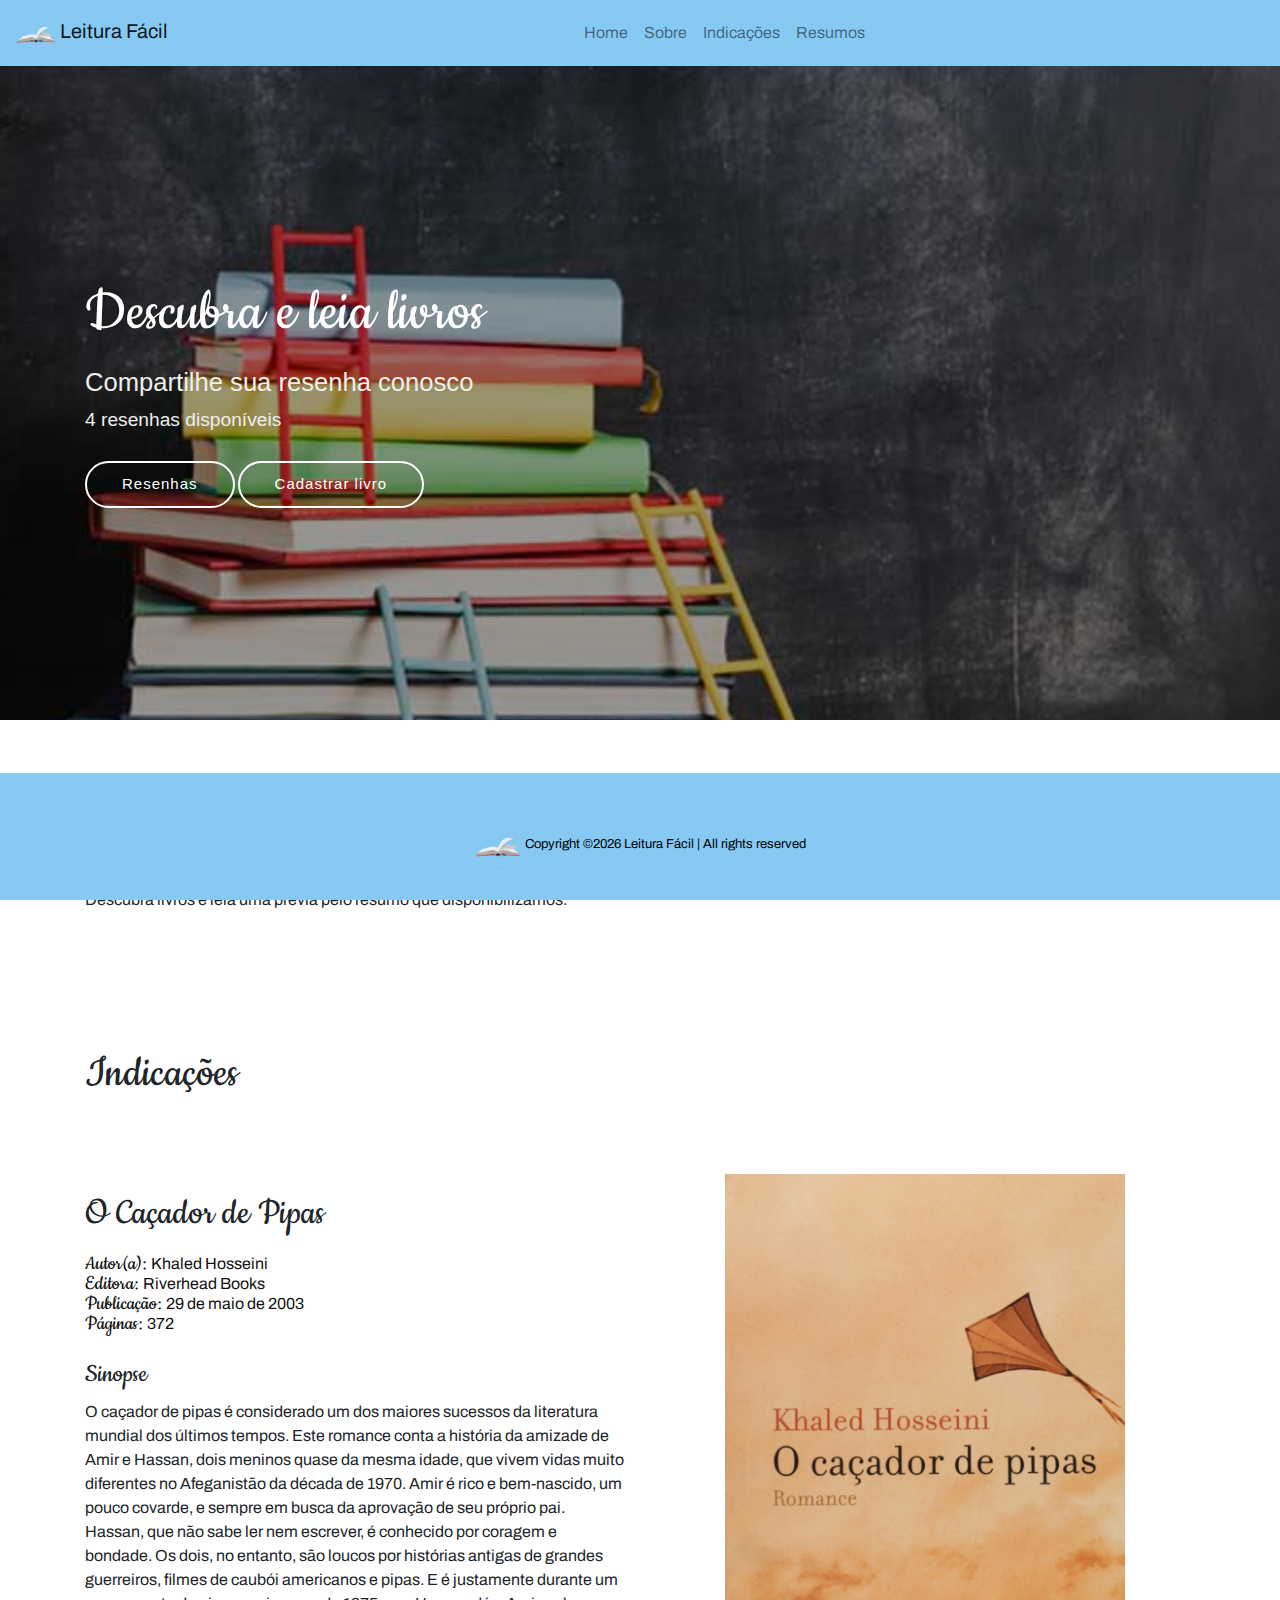
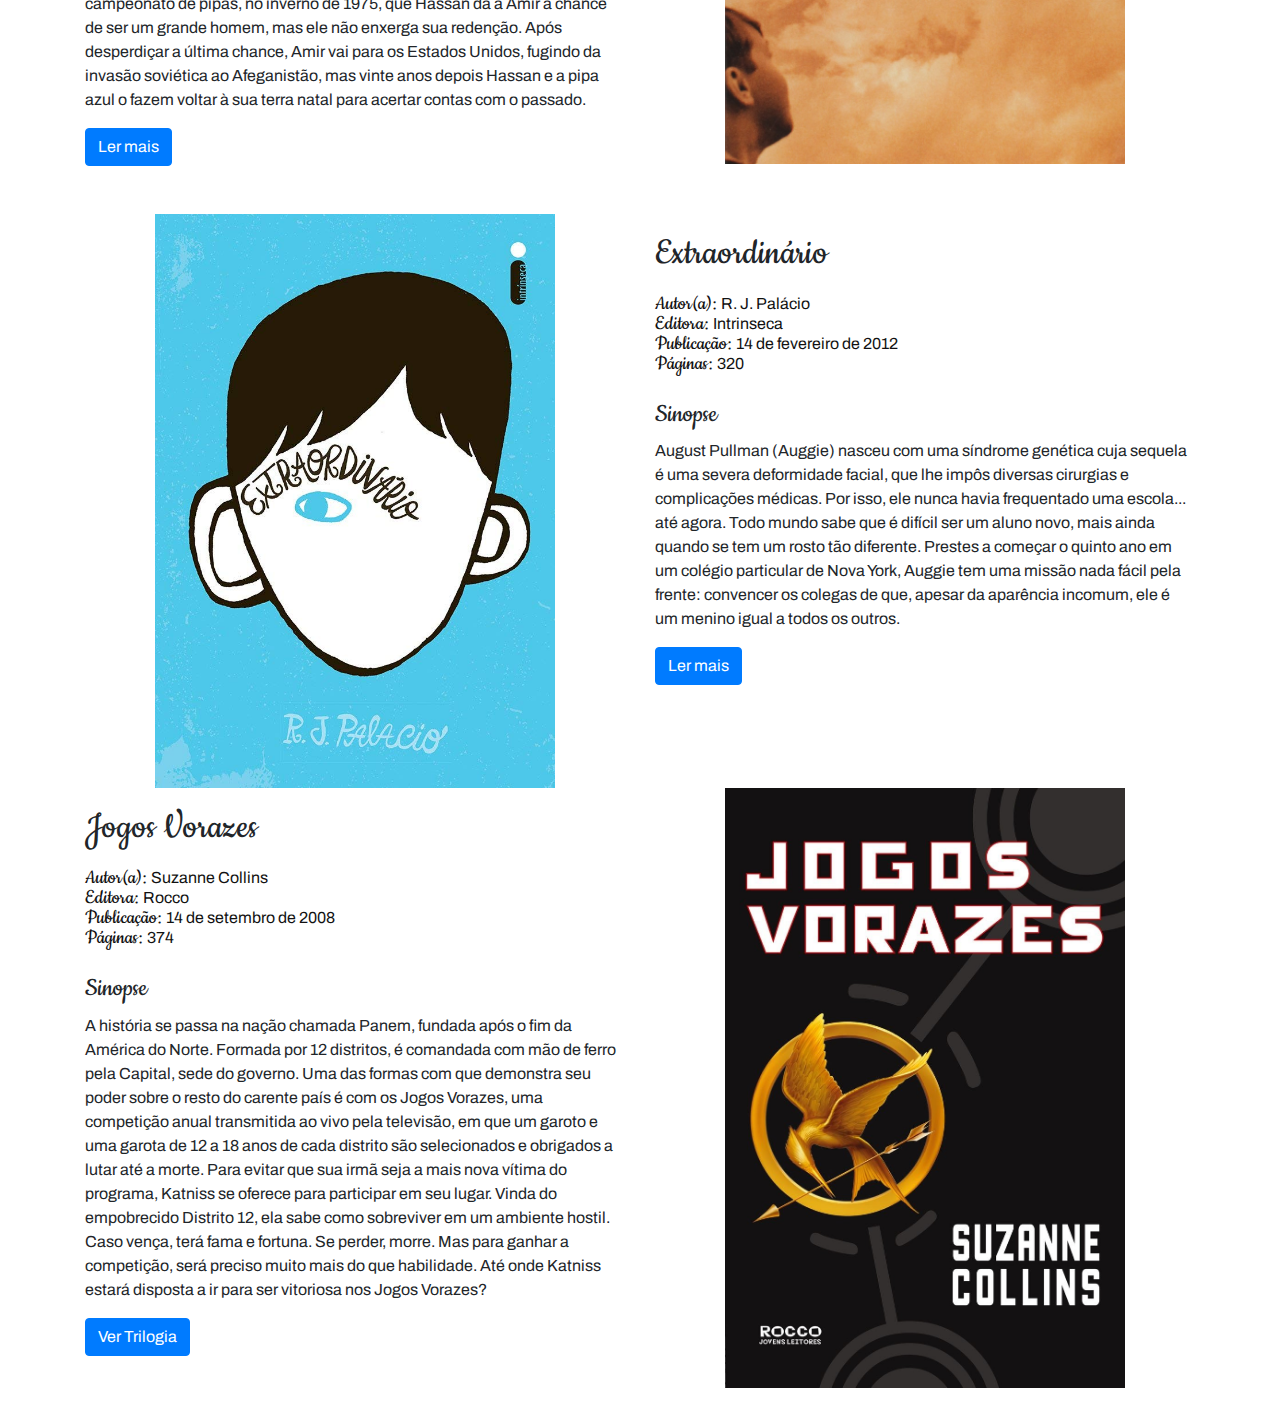
==== commit aa305e54: "Contador e áudio" ====
--- a/index.html
+++ b/index.html
@@ -40,12 +40,13 @@
             </nav>
         </div>
 
-        <section id="hero" class="d-flex justify-content-center align-items-center">
+        <section id="hero" class="d-flex justify-content-right align-items-center">
             <div class="container position-relative" data-aos="zoom-in" data-aos-delay="100">
               <h1>Descubra e leia livros</h1>
-              <h2>compartilhe sua resenha conosco</h2>
-              <a href="resumo.html" class="btn-get-started">Resenhas</a> 
-              <a href="#" class="btn-get-started">Cadastrar livro</a>
+              <h2>Compartilhe sua resenha conosco</h2>
+              <h3><span data-toggle="counter-up">6</span> resenhas disponíveis</h3>
+              <a href="resumo.html" class="btn btn-get-started">Resenhas</a> 
+              <a href="#" class="btn btn-get-started">Cadastrar livro</a>
             </div>
         </section>
 
@@ -83,7 +84,7 @@
                         </div>
                     </div>
                     <div class="col-lg-6 order-lg-2">
-                        <div class="capa_livro" align="center">
+                        <div class="capa_livro d-none d-md-block" align="center">
                             <img src="assets/img/cacador_de_pipas.jpg" alt="Capa do livro O Caçador de Pipas">
                         </div>
                     </div>
@@ -105,7 +106,7 @@
                         </div>
                     </div>
                     <div class="col-lg-6 order-lg-3">
-                        <div class="capa_livro" align="center">
+                        <div class="capa_livro d-none d-md-block" align="center">
                             <img src="assets/img/extraordinario.jpg" alt="Capa do livro Extraordinário">
                         </div>
                     </div>
@@ -127,7 +128,7 @@
                         </div>
                     </div>
                     <div class="col-lg-6 order-lg-6">
-                        <div class="capa_livro"  align="center">
+                        <div class="capa_livro d-none d-md-block" align="center">
                             <img src="assets/img/jogos_v1.jpg" alt="Capa do livro Jogos Vorazes">
                         </div>
                     </div>
@@ -135,7 +136,7 @@
             </div>
         </section>
 
-        <footer class="footer navbar-fixed-bottom">
+        <footer class="footer fixed-bottom">
             <div class="container">
                 <div class="footer_text">
                     <p><img src="assets/img/logo.jpg" alt="Logo Leitura Fácil">  Copyright &copy;<script>document.write(new Date().getFullYear());</script> Leitura Fácil | All rights reserved </p>
@@ -143,10 +144,14 @@
             </div>
         </footer>
 
+        <script type="text/javascript" src="assets/js/jquery.min.js"></script>
         <script src="https://code.jquery.com/jquery-3.5.1.slim.min.js" integrity="sha384-DfXdz2htPH0lsSSs5nCTpuj/zy4C+OGpamoFVy38MVBnE+IbbVYUew+OrCXaRkfj" crossorigin="anonymous"></script>
         <script src="https://cdn.jsdelivr.net/npm/popper.js@1.16.1/dist/umd/popper.min.js" integrity="sha384-9/reFTGAW83EW2RDu2S0VKaIzap3H66lZH81PoYlFhbGU+6BZp6G7niu735Sk7lN" crossorigin="anonymous"></script>
         <script type="text/javascript" src="assets/js/bootstrap.bundle.js"></script>
         <script type="text/javascript" src="assets/js/bootstrap.js"></script>
-        <script type="text/javascript" src="assets/js/main.js"></script>
+        <script type="text/javascript" src="assets/js/jquery.waypoints.min.js"></script>
+        <script type="text/javascript" src="assets/js/counterup.min.js"></script>
+        <script type="text/javascript" src="assets/js/main.js"></script>       
+        
     </body>
 </html>--- a/assets/css/styles.css
+++ b/assets/css/styles.css
@@ -22,9 +22,9 @@
 	background: url("../img/hero.jpg") top center;
 	background-size: cover;
 	position: relative;
-  }
-  
-  #hero:before {
+}
+  
+#hero:before {
 	content: "";
 	background: rgba(0, 0, 0, 0.4);
 	position: absolute;
@@ -32,27 +32,35 @@
 	top: 0;
 	left: 0;
 	right: 0;
-  }
-  
-  #hero .container {
+}
+  
+#hero .container {
 	padding-top: 72px;
-  }
-
-  #hero h1 {
+}
+
+#hero h1 {
 	margin: 0;
-	font-size: 5rem;
+	font-size: 4rem;
 	line-height: 56px;
 	color: #fff;
-  }
-  
-  #hero h2 {
+}
+  
+#hero h2 {
 	color: #eee;
 	margin: 10px 0 0 0;
-	font-size: 24px;
+	font-size: 1.6rem;
 	font-family: "Poppins", sans-serif;
-  }
-  
-  #hero .btn-get-started {
+}
+
+#hero h3 {
+	color: #eee;
+	margin: 10px 0 0 0;
+	padding-top: 0;
+	font-size: 1.2rem;
+	font-family: "Poppins", sans-serif;
+}
+  
+#hero .btn-get-started {
 	font-family: "Raleway", sans-serif;
 	font-weight: 500;
 	font-size: 15px;
@@ -64,12 +72,12 @@
 	margin-top: 30px;
 	border: 2px solid #fff;
 	color: #fff;
-  }
-  
-  #hero .btn-get-started:hover {
+}
+  
+#hero .btn-get-started:hover {
 	background: #86c9f3;
 	border: 2px solid  #86c9f3;
-  }
+}
 
 .info_livro {
     padding-top: 1rem;
@@ -78,7 +86,8 @@
 }
 
 .info_livro b {
-    font-size: 1.4rem;
+	font-size: 1.4rem;
+	font-weight: 500;
     font-family: 'Cookie', cursive;
 }
 
@@ -155,6 +164,8 @@
 
 .livros .section-title {
 	margin-bottom: 70px;
+	align-items: center;
+	justify-content: space-between;
 }
 
 .livros_item_pic {
@@ -257,6 +268,14 @@
 	line-height: 31px;
 }
 
+.recomendacao {
+	padding-top: 2rem;
+}
+.recomendacao img {
+	height: 190px;
+	width: auto;
+}
+
 footer {
 	background-color: #86c9f3;
 	bottom: 0;
@@ -290,11 +309,12 @@
 	  height: 100vh;
 	}
 	#hero h1 {
-	  font-size: 28px;
-	  line-height: 36px;
+		font-size: 4rem;
 	}
 	#hero h2 {
-	  font-size: 18px;
-	  line-height: 24px;
+		font-size: 1.6rem;
+	  }
+ 	#hero h3 {
+		font-size: 1.2rem;
 	}
 }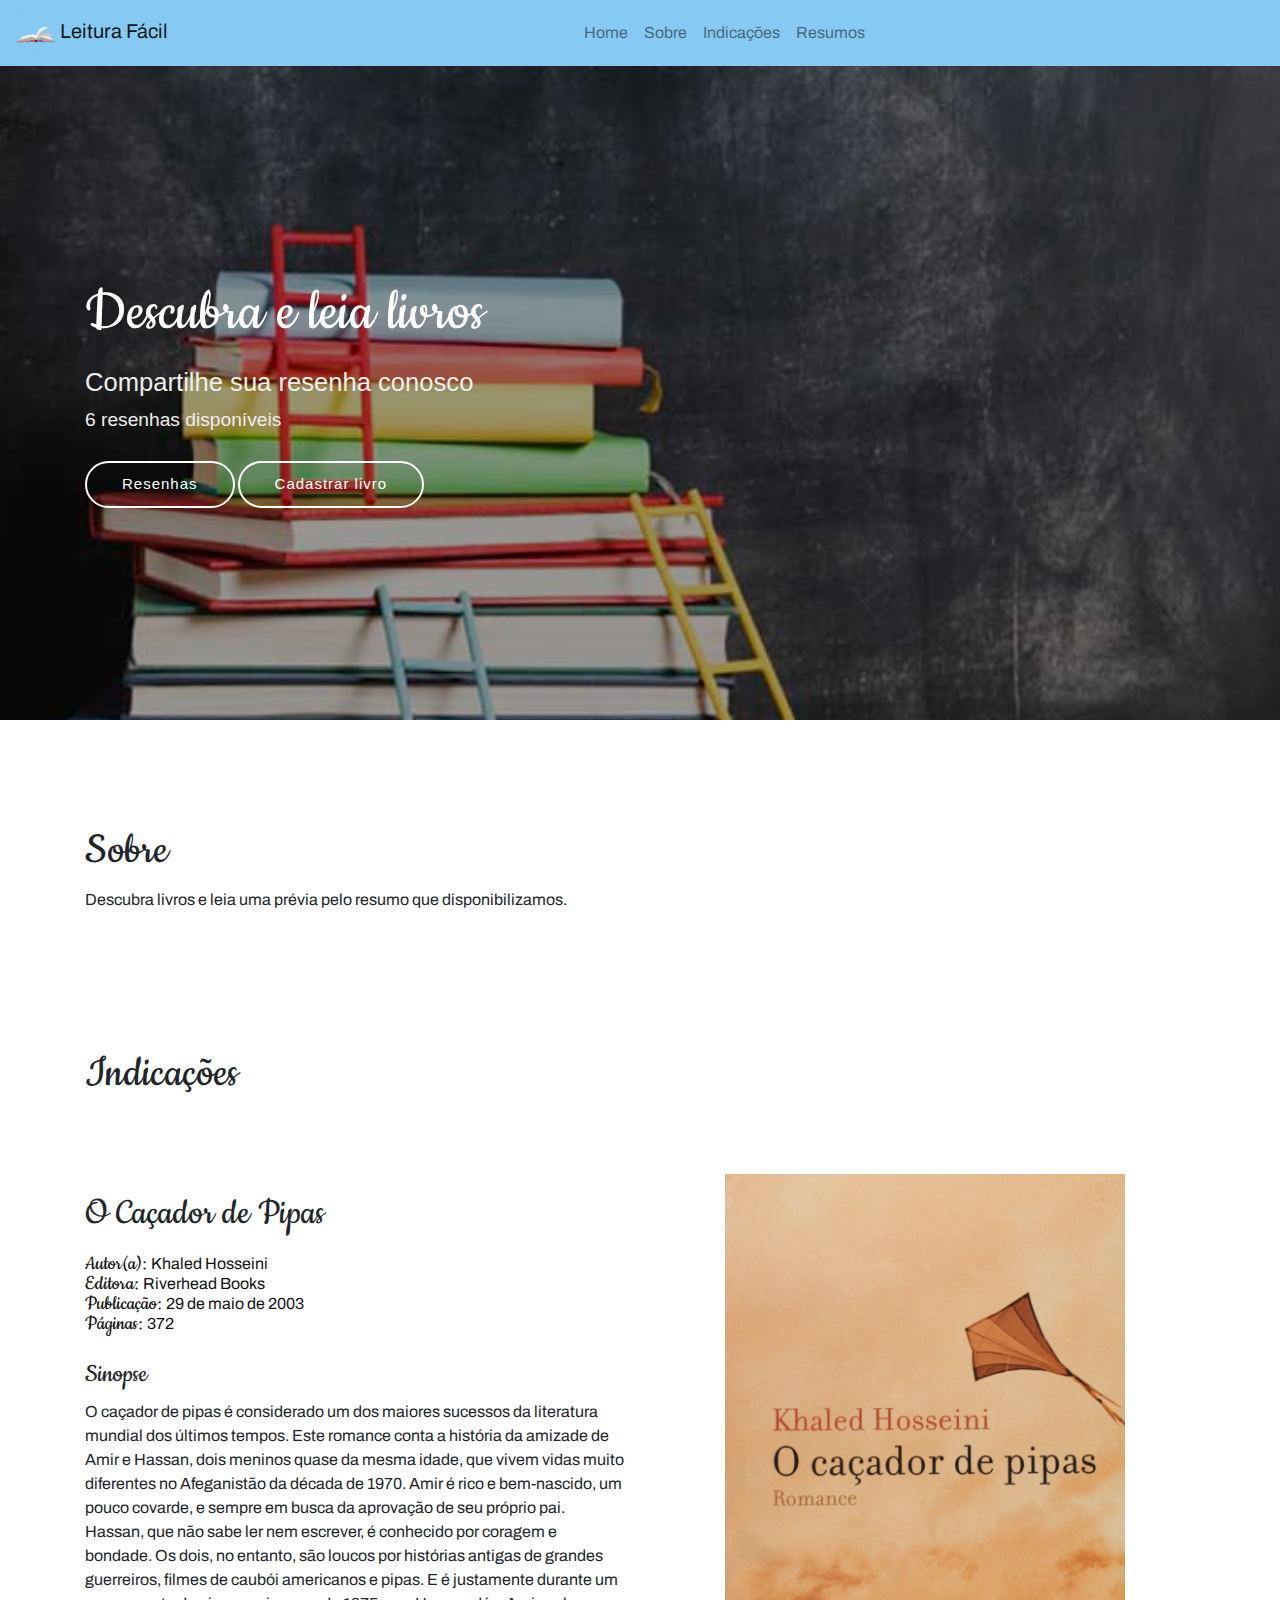
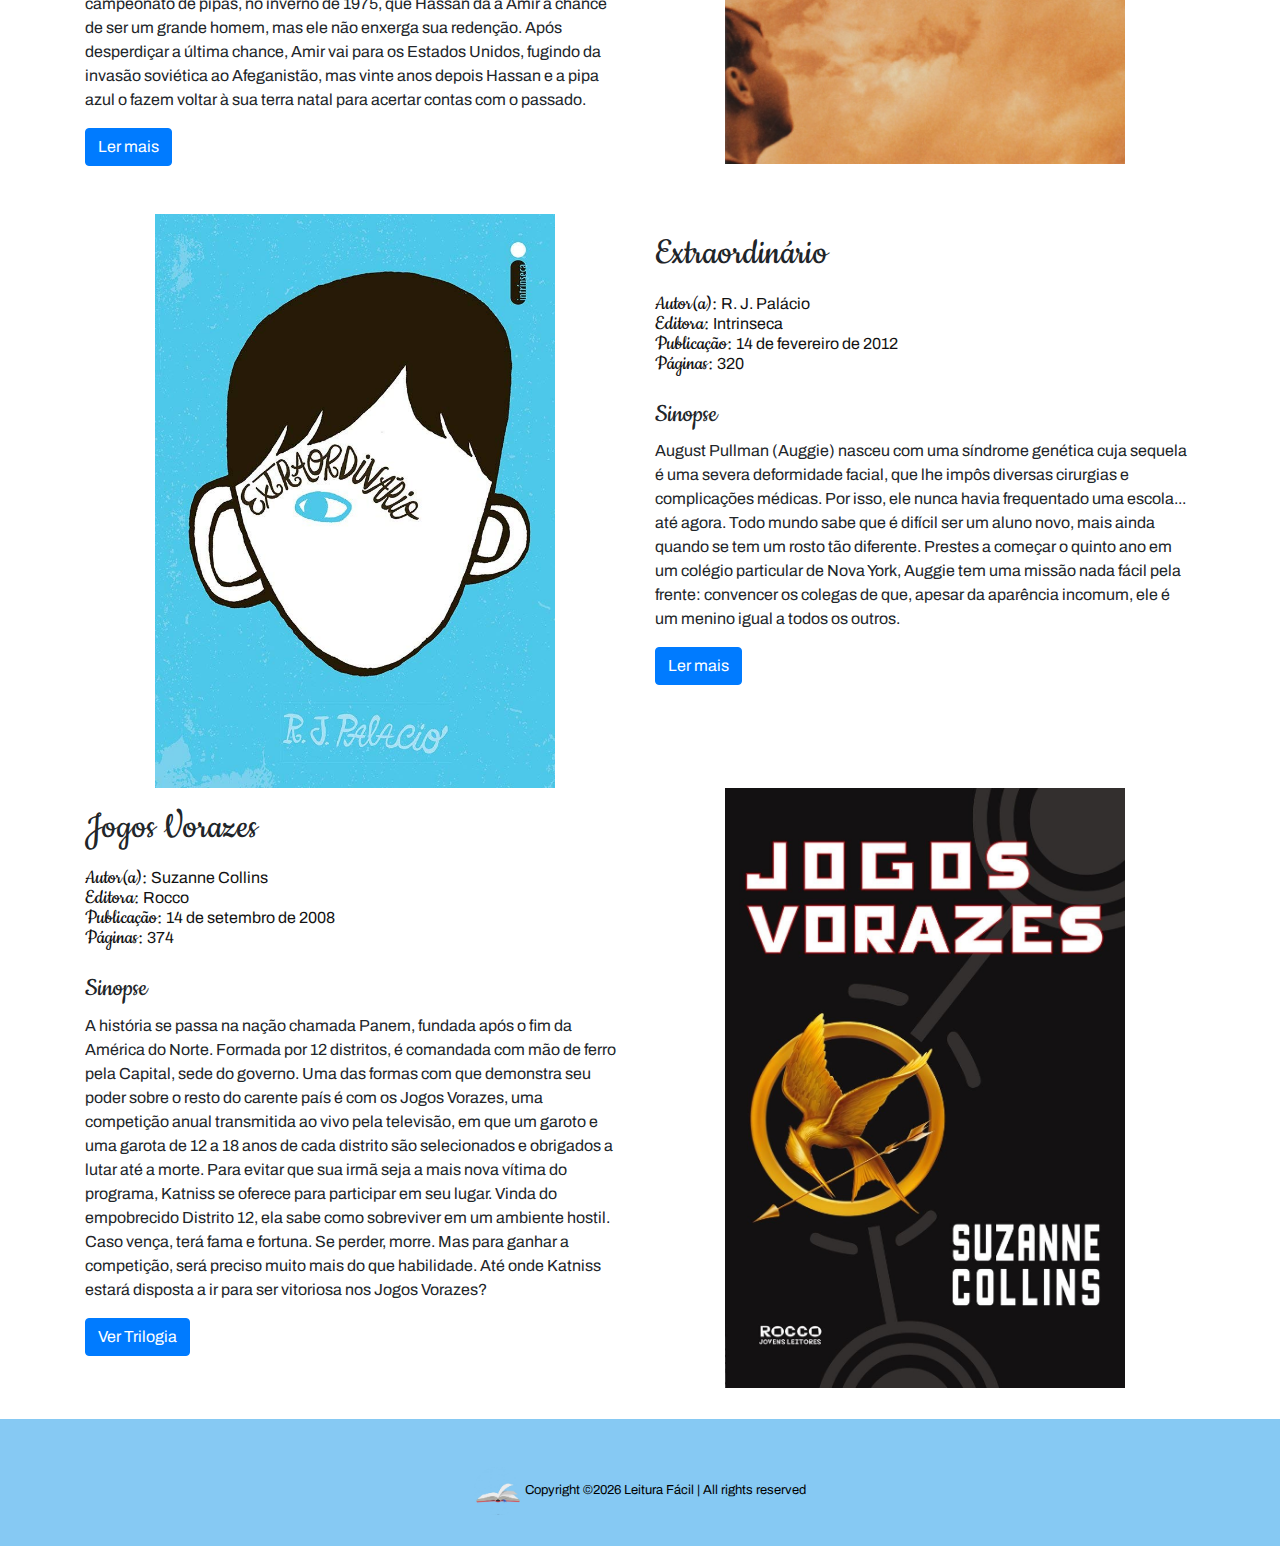
==== commit 6c1af568: "Footer" ====
--- a/index.html
+++ b/index.html
@@ -136,7 +136,7 @@
             </div>
         </section>
 
-        <footer class="footer fixed-bottom">
+        <footer class="footer">
             <div class="container">
                 <div class="footer_text">
                     <p><img src="assets/img/logo.jpg" alt="Logo Leitura Fácil">  Copyright &copy;<script>document.write(new Date().getFullYear());</script> Leitura Fácil | All rights reserved </p>
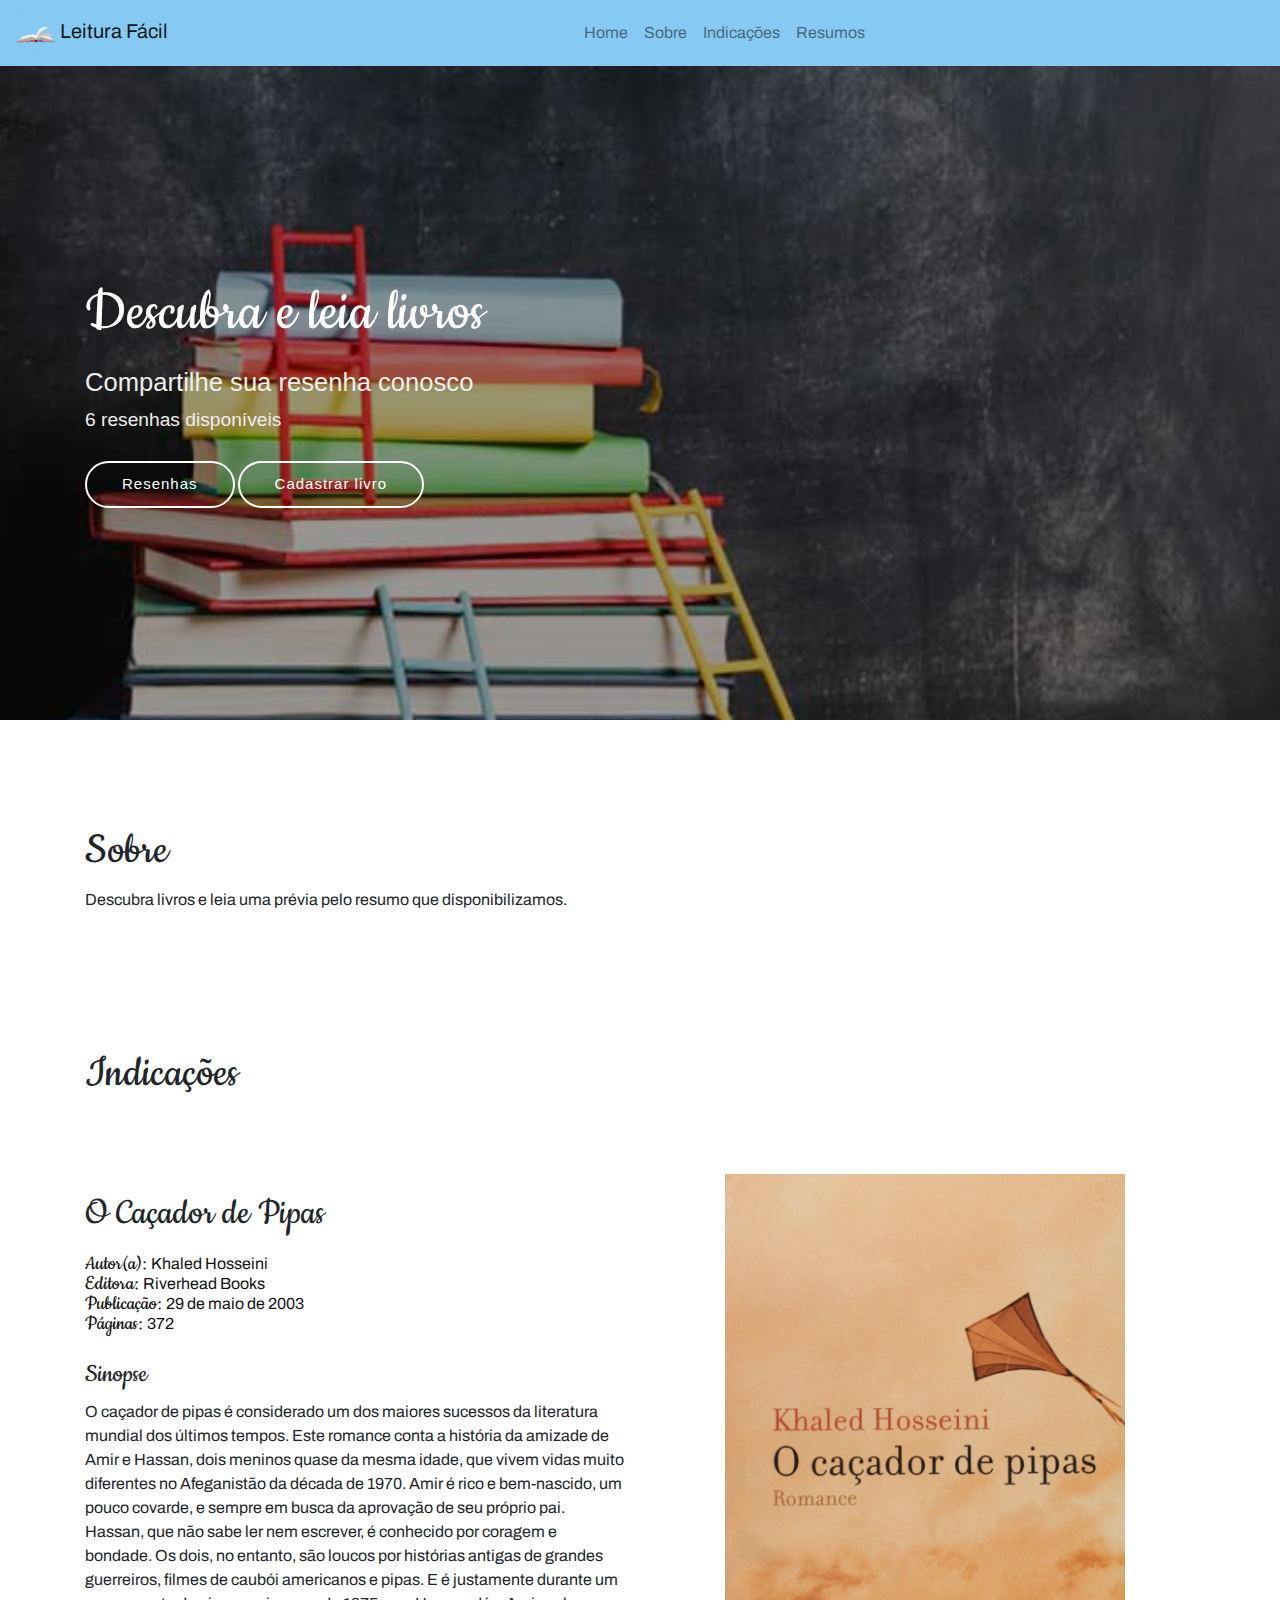
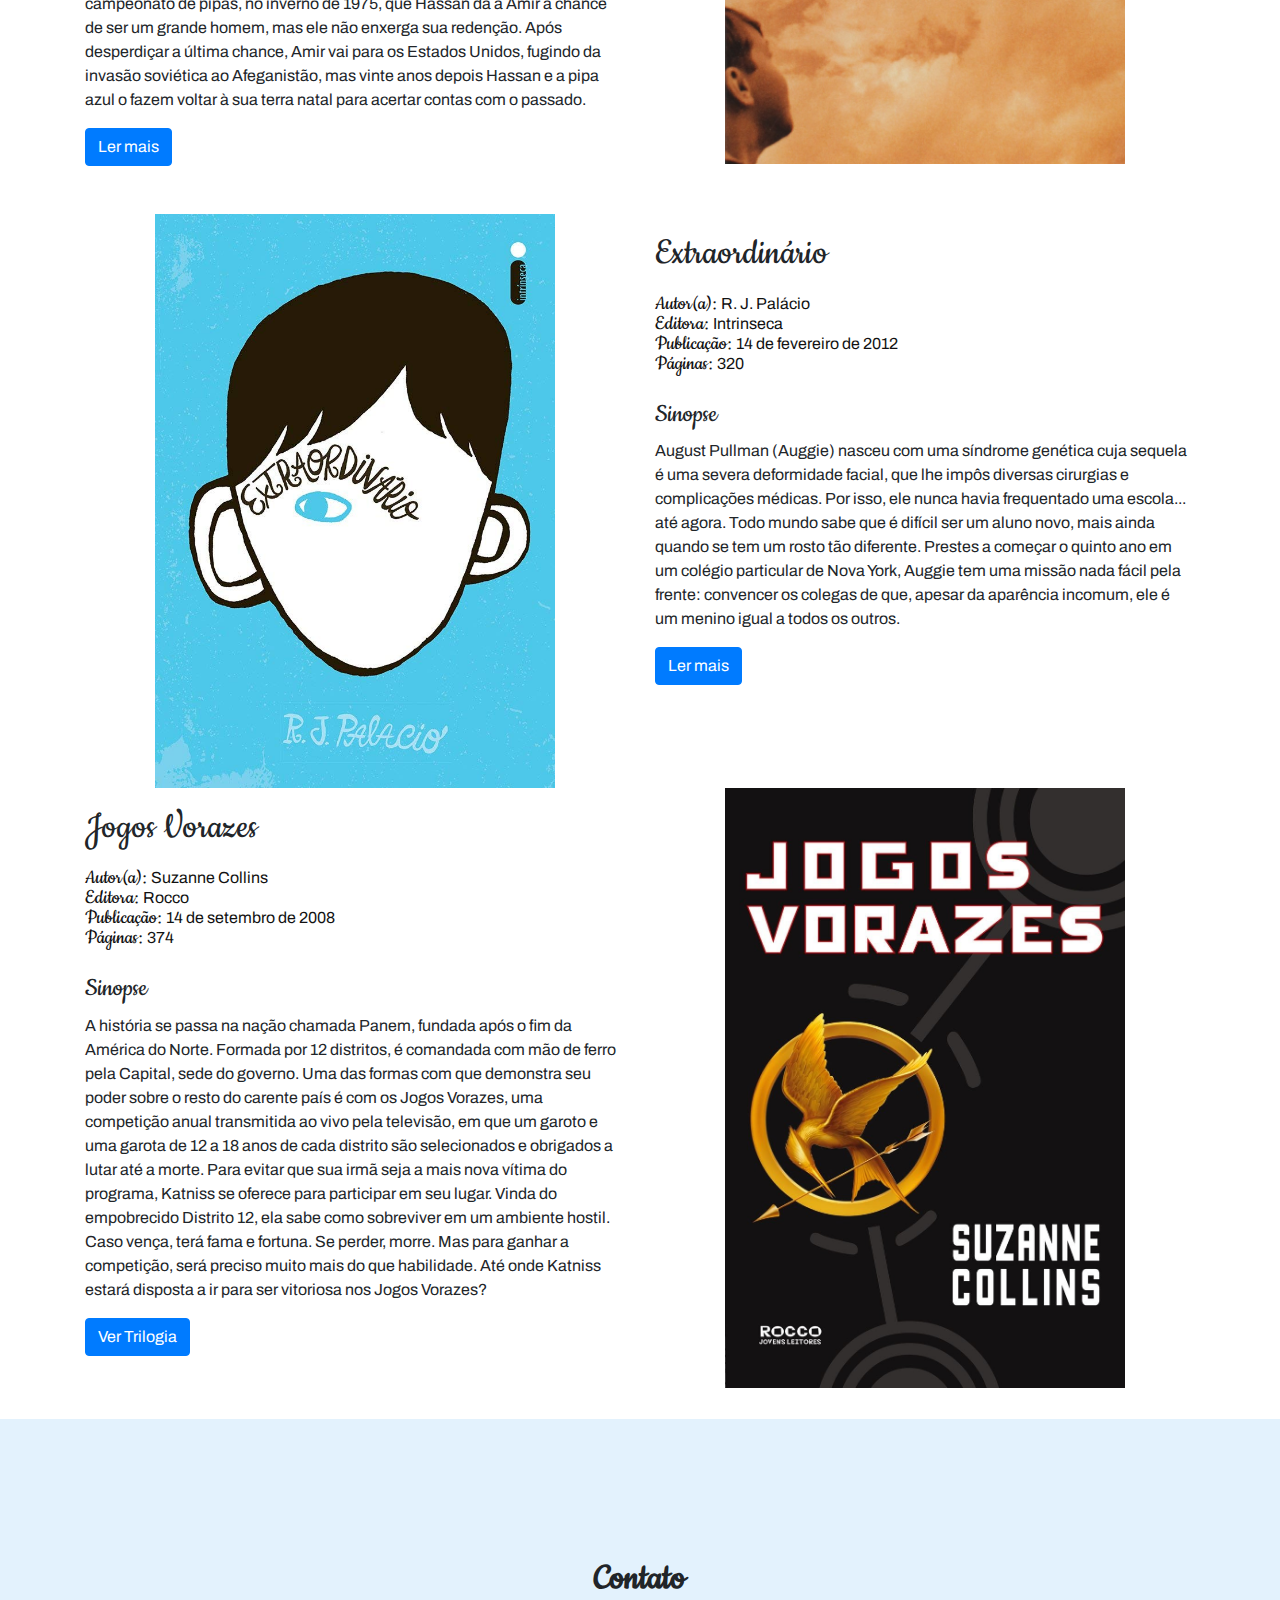
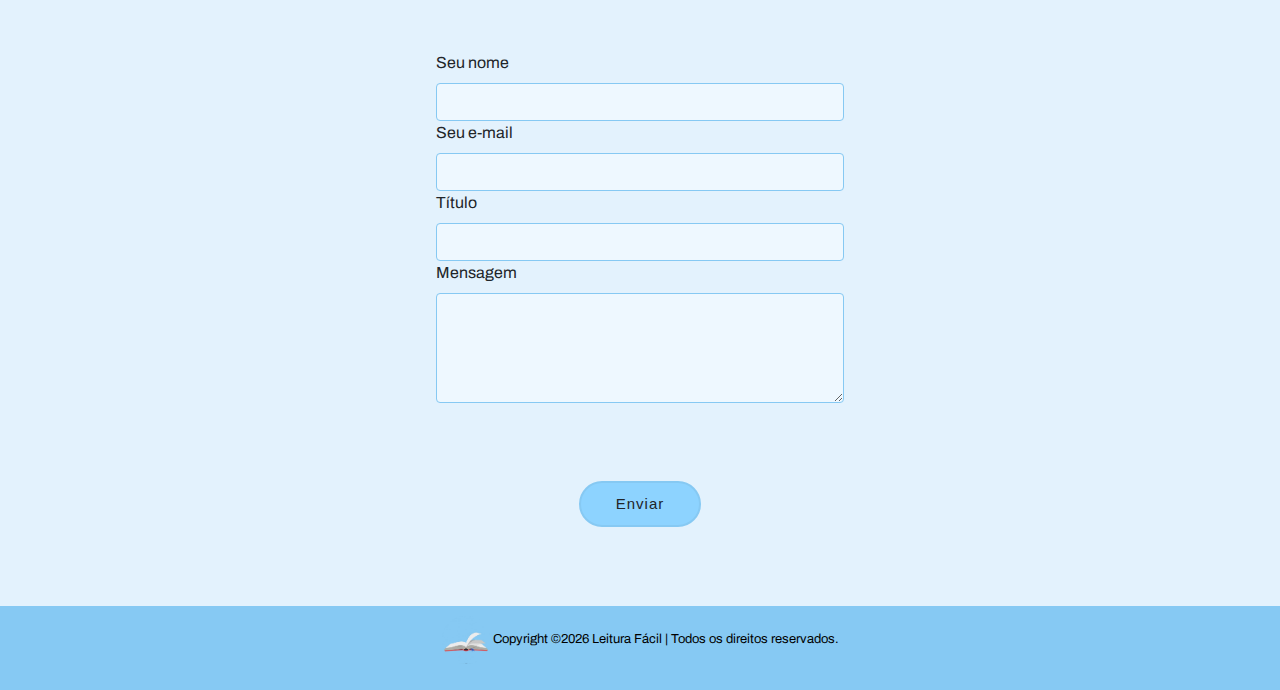
==== commit be9f3290: "Formulário de contato" ====
--- a/index.html
+++ b/index.html
@@ -136,10 +136,52 @@
             </div>
         </section>
 
-        <footer class="footer">
-            <div class="container">
+        <footer>
+            <div>
+                <div class="contato">
+                    <div class="container col-md-12 col-lg-6 col-xl-5">
+                        
+                        <form id="formContato" name="formContato" class="form-light" action="" method="POST">
+                            <div class="card">
+                                <div class="rgba-stylish-strong py-5 px-5 z-depth-2">        
+                                    <div class="text-center">
+                                        <h2 class="mb-5 mt-4"> <strong>Contato</strong> </h2>                           
+                                    </div>                                    
+        
+                                    <div class="md-form">
+                                        <label for="formContatoNome">Seu nome</label>
+                                        <input type="text" id="formContatoNome" class="form-control">                                        
+                                    </div>
+        
+                                    <div class="md-form">
+                                        <label for="formContatoEmail">Seu e-mail</label>
+                                        <input type="text" id="formContatoEmail" class="form-control">
+                                    </div>
+
+                                    <div class="md-form mb-0">
+                                        <label for="tituloMensagemContato">Título</label>                                      
+                                        <input type="text" id="tituloMensagemContato" name="tituloMensagemContato" rows="4" class="form-control"></input>
+                                    </div>  
+        
+                                    <div class="md-form mb-5">
+                                        <label for="mensagemContato">Mensagem</label>                                      
+                                        <textarea type="text" id="mensagemContato" name="mensagemContato" rows="4" class="form-control md-textarea"></textarea>
+                                    </div>        
+
+                                    <div class="row d-flex align-items-center">        
+                                        <div class="text-center mb-3 col-md-12">
+                                            <button type="button" class="btn btn-contato" onclick="document.getElementById('formContato').submit();">Enviar</button>
+                                        </div>      
+                                    </div>       
+                                </div>
+                            </div>        
+                        </form>  
+
+                    </div>
+                </div>
+
                 <div class="footer_text">
-                    <p><img src="assets/img/logo.jpg" alt="Logo Leitura Fácil">  Copyright &copy;<script>document.write(new Date().getFullYear());</script> Leitura Fácil | All rights reserved </p>
+                    <p><img src="assets/img/logo.jpg" alt="Logo Leitura Fácil">  Copyright &copy;<script>document.write(new Date().getFullYear());</script> Leitura Fácil | Todos os direitos reservados. </p>
                 </div>
             </div>
         </footer>
--- a/assets/css/styles.css
+++ b/assets/css/styles.css
@@ -276,15 +276,51 @@
 	width: auto;
 }
 
-footer {
+footer {	
+	background-color: #e3f2fd;
+	bottom: 0;
+}
+
+.contato {	
+	padding: 0;
+}
+
+.contato .card {
+	background-color: #e3f2fd;
+	border: none;
+}
+
+.contato .card .form-control {
+	background-color: #eef8ff;
+	border: 1px solid #86c9f3;
+}
+
+.btn-contato {
+	font-family: "Raleway", sans-serif;
+	font-weight: 500;
+	font-size: 15px;
+	letter-spacing: 1px;
+	display: inline-block;
+	padding: 10px 35px;
+	border-radius: 50px;
+	transition: 0.5s;
+	margin-top: 30px;
+	background: #8dd3ff;
+	border: 2px solid  #86c9f3;	
+}
+  
+.btn-contato:hover {
+	border: 2px solid #98d8ff;
+	background: #98d8ff;
+}
+
+.footer_text {
 	background-color: #86c9f3;
-	bottom: 0;
-}
-
-.footer_text {
 	text-align: center;
+	vertical-align: middle;
     font-size: small;
-    color: #000;
+	color: #000;
+	padding: 10px 0;
 }
 
 .footer_text img {
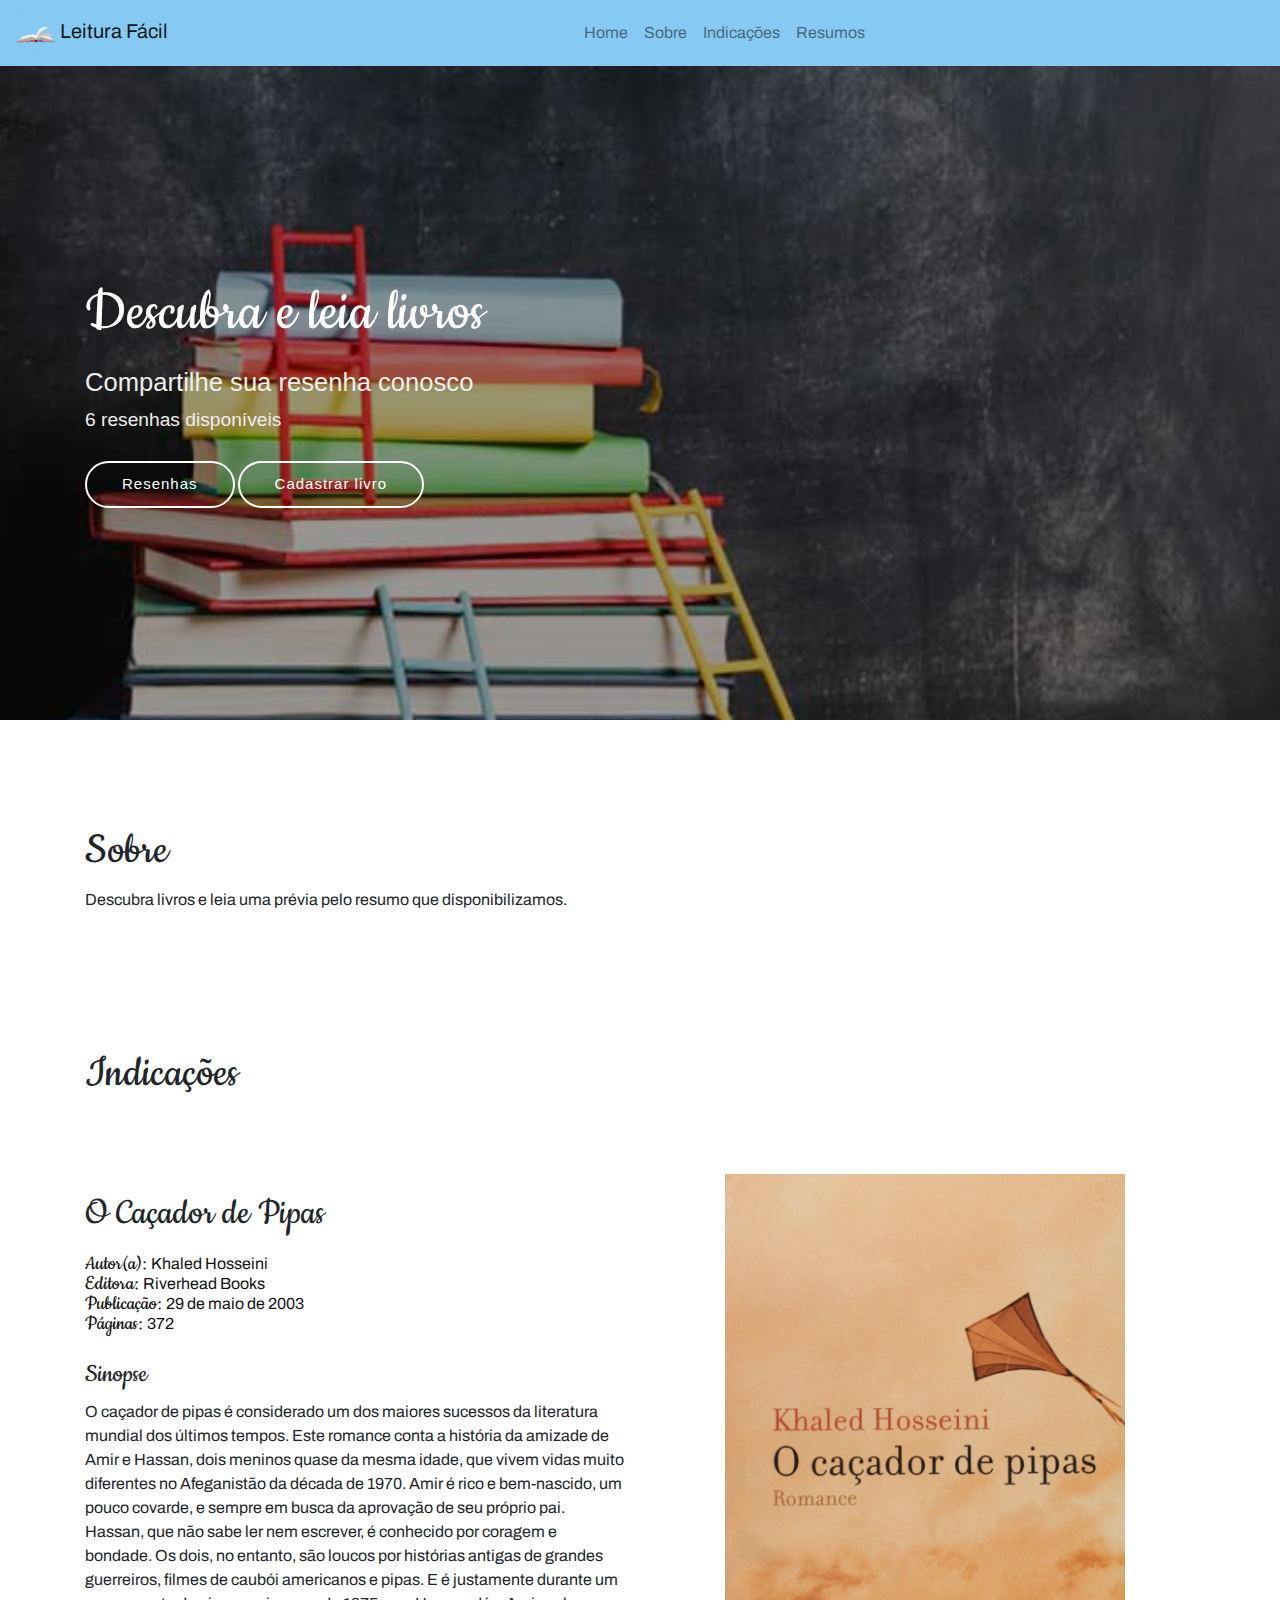
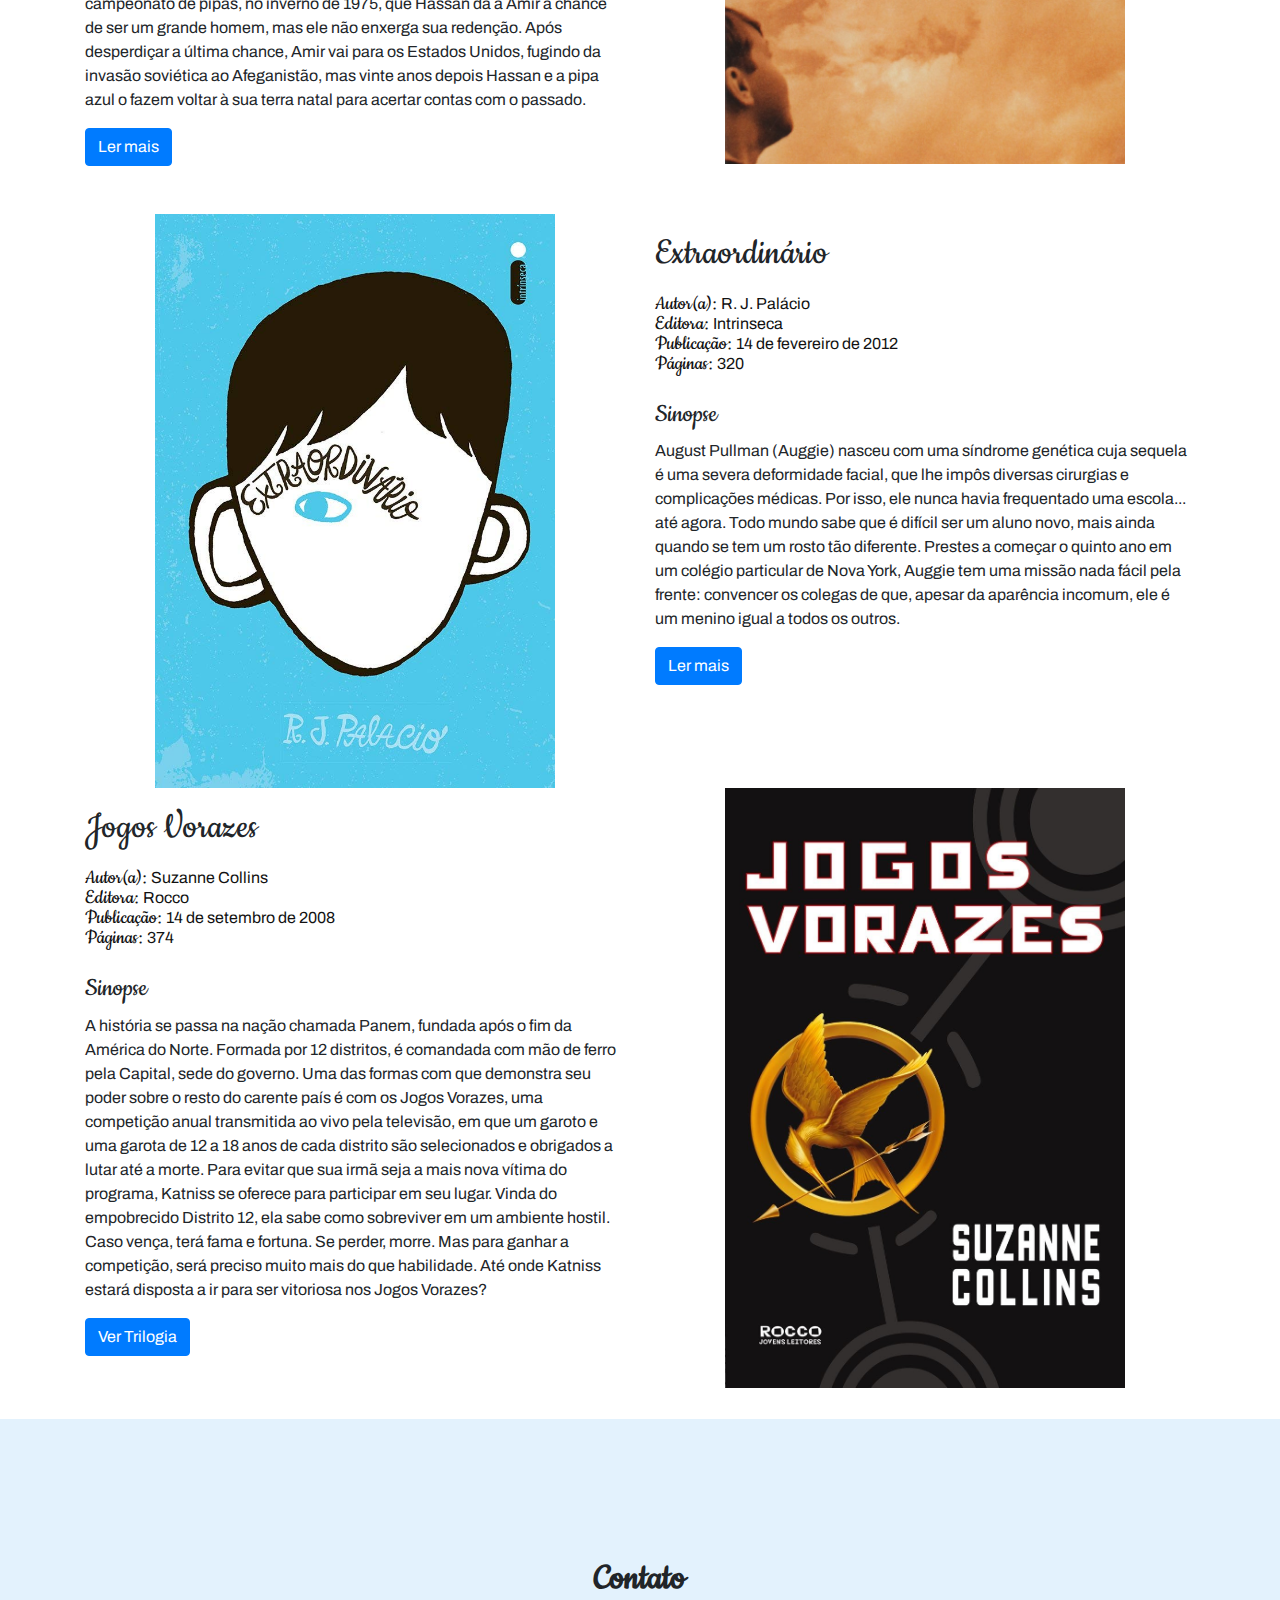
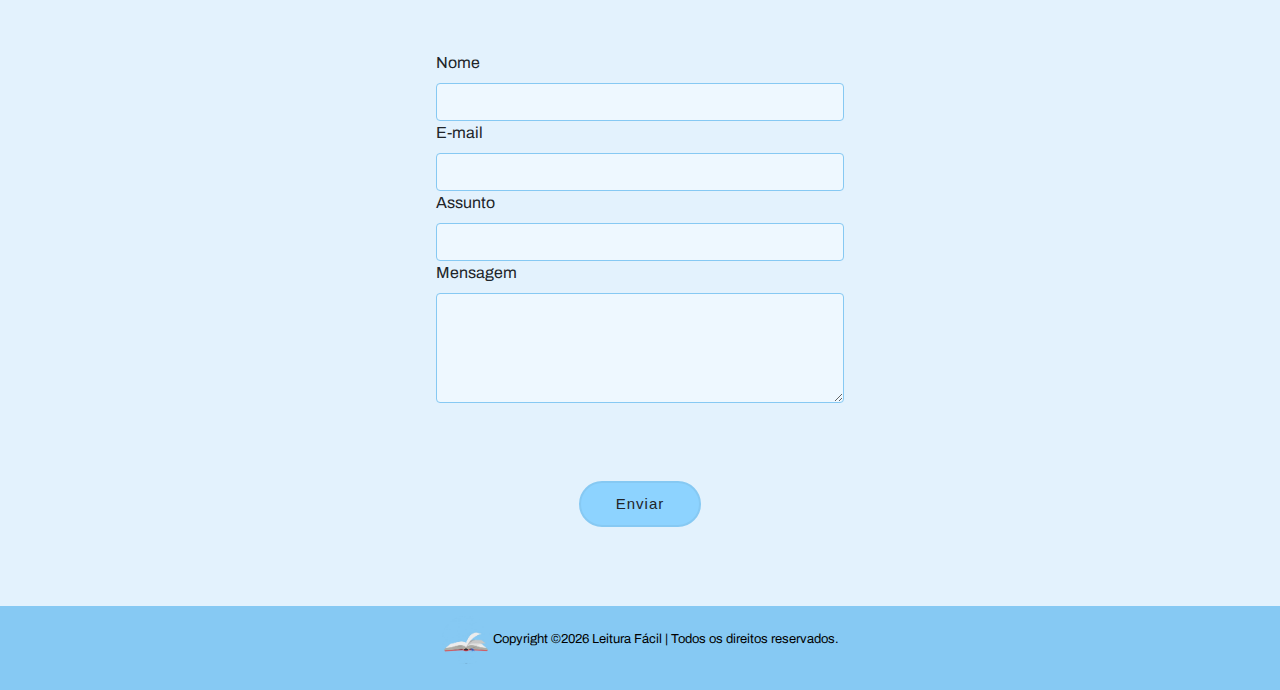
==== commit 32ba931a: "Formulário de contato" ====
--- a/index.html
+++ b/index.html
@@ -139,8 +139,7 @@
         <footer>
             <div>
                 <div class="contato">
-                    <div class="container col-md-12 col-lg-6 col-xl-5">
-                        
+                    <div class="container col-md-12 col-lg-6 col-xl-5">                        
                         <form id="formContato" name="formContato" class="form-light" action="" method="POST">
                             <div class="card">
                                 <div class="rgba-stylish-strong py-5 px-5 z-depth-2">        
@@ -149,23 +148,23 @@
                                     </div>                                    
         
                                     <div class="md-form">
-                                        <label for="formContatoNome">Seu nome</label>
-                                        <input type="text" id="formContatoNome" class="form-control">                                        
+                                        <label for="formContatoNome">Nome</label>
+                                        <input type="text" id="formContatoNome" class="form-control" required>                                        
                                     </div>
         
                                     <div class="md-form">
-                                        <label for="formContatoEmail">Seu e-mail</label>
-                                        <input type="text" id="formContatoEmail" class="form-control">
+                                        <label for="formContatoEmail">E-mail</label>
+                                        <input type="text" id="formContatoEmail" class="form-control" required>
                                     </div>
 
                                     <div class="md-form mb-0">
-                                        <label for="tituloMensagemContato">Título</label>                                      
-                                        <input type="text" id="tituloMensagemContato" name="tituloMensagemContato" rows="4" class="form-control"></input>
+                                        <label for="tituloMensagemContato">Assunto</label>                                      
+                                        <input type="text" id="tituloMensagemContato" name="tituloMensagemContato" class="form-control" required></input>
                                     </div>  
         
                                     <div class="md-form mb-5">
                                         <label for="mensagemContato">Mensagem</label>                                      
-                                        <textarea type="text" id="mensagemContato" name="mensagemContato" rows="4" class="form-control md-textarea"></textarea>
+                                        <textarea type="text" id="mensagemContato" name="mensagemContato" rows="4" class="form-control md-textarea" required></textarea>
                                     </div>        
 
                                     <div class="row d-flex align-items-center">        
